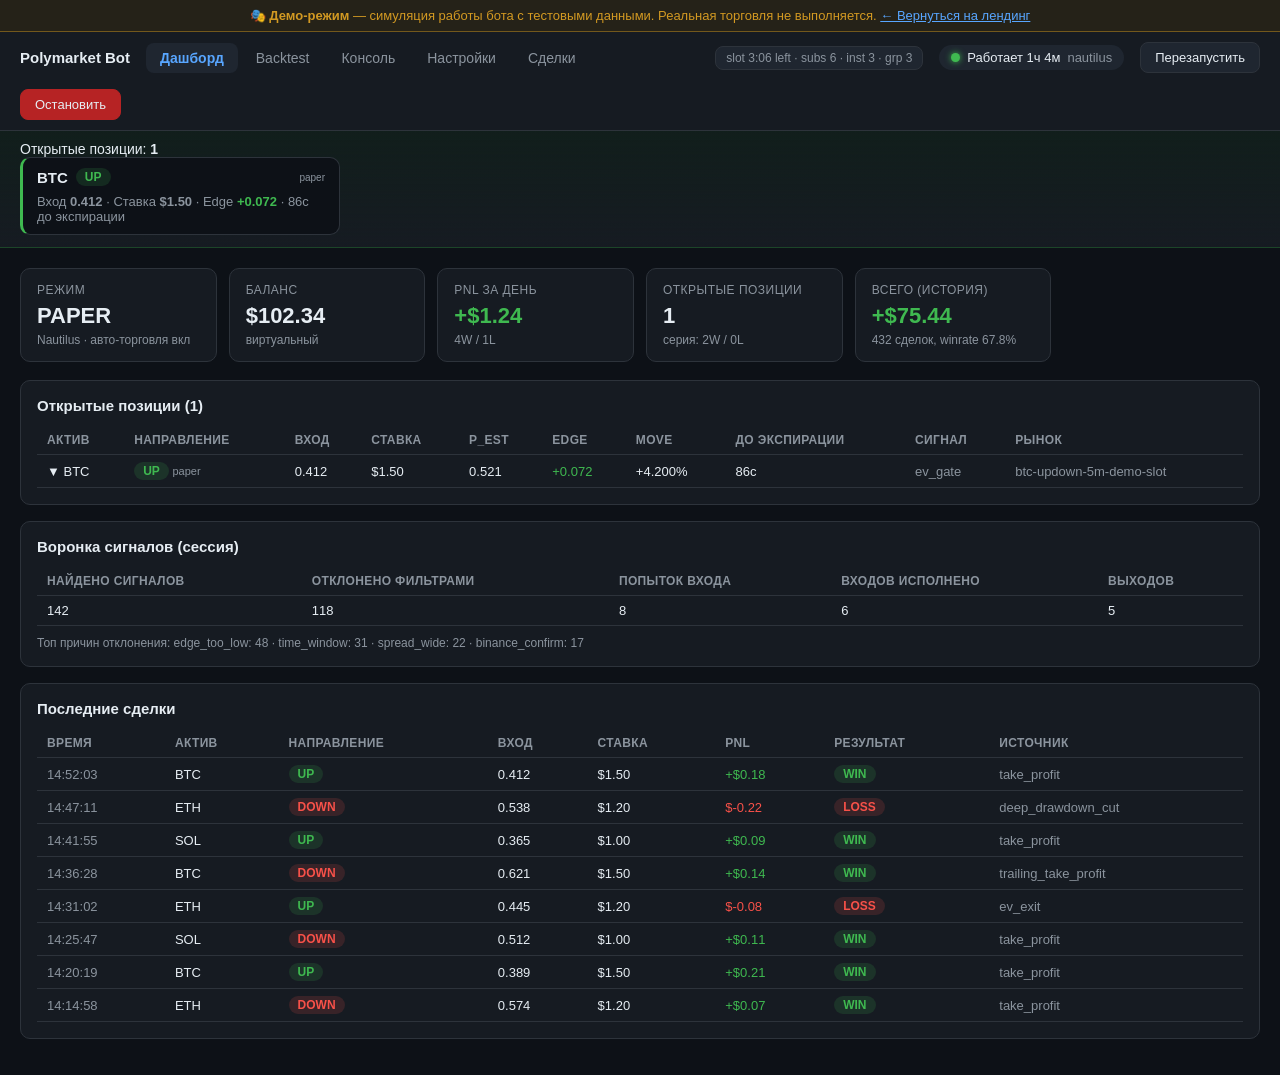
==== demo/index.html @ 8fcf0a29 "Add SaaS landing page and interactive bot demo for GitHub Pages. Includes sales deck, live demo pane" ====
<!DOCTYPE html>
<html lang="ru">
<head>
  <meta charset="UTF-8" />
  <meta name="viewport" content="width=device-width, initial-scale=1.0" />
  <title>Polymarket Bot — Live Demo</title>
  <meta name="description" content="Интерактивное демо веб-панели EV Scalp Pro — скальпинг-бот для Polymarket 5m рынков." />
  <link rel="stylesheet" href="../assets/css/demo.css" />
</head>
<body>
  <div class="demo-app">
    <div class="demo-banner">
      🎭 <strong>Демо-режим</strong> — симуляция работы бота с тестовыми данными. Реальная торговля не выполняется.
      <a href="../index.html">← Вернуться на лендинг</a>
    </div>

    <header class="topbar">
      <span class="logo">Polymarket Bot</span>
      <nav class="tabs">
        <button class="active" data-tab="dashboard">Дашборд</button>
        <button data-tab="backtest">Backtest</button>
        <button data-tab="console">Консоль</button>
        <button data-tab="settings">Настройки</button>
        <button data-tab="trades">Сделки</button>
      </nav>
      <div class="spacer"></div>
      <span class="nautilus-pill dim" id="nautilus-pill">slot 3:07 left · subs 6 · inst 3 · grp 3</span>
      <span class="status-pill">
        <span class="dot on" id="status-dot"></span>
        <span id="status-text">Работает 1ч 4м</span>
        <span class="dim">nautilus</span>
      </span>
      <button class="btn" id="btn-restart">Перезапустить</button>
      <button class="btn danger" id="btn-stop">Остановить</button>
      <button class="btn green" id="btn-start" style="display:none">Запустить</button>
    </header>

    <div class="open-pos-bar" id="open-pos-bar">
      <div class="open-pos-bar-label">
        Открытые позиции: <strong>1</strong>
      </div>
      <div class="open-pos-cards">
        <div class="pos-card pos-up">
          <div class="pos-card-head">
            <span class="pos-asset" id="pos-card-asset">BTC</span>
            <span class="badge up" id="pos-card-dir">UP</span>
            <span class="dim" style="font-size:10px;margin-left:auto">paper</span>
          </div>
          <div class="dim" style="font-size:13px">
            Вход <strong id="pos-card-entry">0.412</strong> ·
            Ставка <strong id="pos-card-stake">$1.50</strong> ·
            Edge <strong class="green-text" id="pos-card-edge">+0.073</strong> ·
            <span id="pos-card-time">87с</span> до экспирации
          </div>
        </div>
      </div>
    </div>

    <main class="page">
      <!-- Dashboard -->
      <div class="tab-panel active" id="tab-dashboard">
        <div class="cards">
          <div class="card">
            <div class="label">Режим</div>
            <div class="value" id="val-mode">PAPER</div>
            <div class="sub" id="sub-mode">Nautilus · авто-торговля вкл</div>
          </div>
          <div class="card">
            <div class="label">Баланс</div>
            <div class="value" id="val-balance">$102.34</div>
            <div class="sub" id="sub-balance">виртуальный</div>
          </div>
          <div class="card">
            <div class="label">PnL за день</div>
            <div class="value green-text" id="val-daily">+$1.24</div>
            <div class="sub" id="sub-daily">4W / 1L</div>
          </div>
          <div class="card">
            <div class="label">Открытые позиции</div>
            <div class="value" id="val-open">1</div>
            <div class="sub" id="sub-open">серия: 2W / 0L</div>
          </div>
          <div class="card">
            <div class="label">Всего (история)</div>
            <div class="value green-text" id="val-total">+$75.44</div>
            <div class="sub" id="sub-total">432 сделок, winrate 67.8%</div>
          </div>
        </div>

        <div class="panel">
          <h3>Открытые позиции (1)</h3>
          <table>
            <thead>
              <tr>
                <th>Актив</th><th>Направление</th><th>Вход</th><th>Ставка</th>
                <th>p_est</th><th>edge</th><th>move</th><th>До экспирации</th><th>Сигнал</th><th>Рынок</th>
              </tr>
            </thead>
            <tbody id="positions-tbody"></tbody>
          </table>
        </div>

        <div class="panel">
          <h3>Воронка сигналов (сессия)</h3>
          <table>
            <thead>
              <tr>
                <th>Найдено сигналов</th><th>Отклонено фильтрами</th>
                <th>Попыток входа</th><th>Входов исполнено</th><th>Выходов</th>
              </tr>
            </thead>
            <tbody>
              <tr>
                <td id="f-found">142</td>
                <td id="f-rejected">118</td>
                <td id="f-attempted">8</td>
                <td id="f-filled">6</td>
                <td id="f-exits">5</td>
              </tr>
            </tbody>
          </table>
          <div class="dim" style="margin-top:10px;font-size:12px">
            Топ причин отклонения: edge_too_low: 48 · time_window: 31 · spread_wide: 22 · binance_confirm: 17
          </div>
        </div>

        <div class="panel">
          <h3>Последние сделки</h3>
          <table>
            <thead>
              <tr>
                <th>Время</th><th>Актив</th><th>Направление</th><th>Вход</th>
                <th>Ставка</th><th>PnL</th><th>Результат</th><th>Источник</th>
              </tr>
            </thead>
            <tbody id="trades-tbody"></tbody>
          </table>
        </div>
      </div>

      <!-- Backtest -->
      <div class="tab-panel" id="tab-backtest">
        <div class="bt-hero">
          <h2 style="margin:0 0 8px;font-size:18px">Exit-sim бэктест</h2>
          <p class="dim" style="margin:0;font-size:13px;max-width:640px">
            Симуляция exit-политики на 432 исторических входах из trade_history.jsonl.
            Сравнение «как было» vs «с новыми правилами».
          </p>
        </div>

        <div class="bt-verdict">
          <strong class="green-text">Вердикт:</strong> новая exit policy (DD cut 0.26) улучшает PnL на <strong>+$6.33</strong>
          при том же наборе входов. Take profit остаётся главным драйвером (+$195).
        </div>

        <div class="panel">
          <h3>EV-гейт (replay)</h3>
          <p class="dim" style="font-size:13px;margin:0 0 14px">Сколько сигналов прошло бы фильтры на исторических данных</p>
          <div class="bt-gate-stats">
            <div><span class="dim">Всего сигналов</span><div class="bt-gate-num">1,247</div></div>
            <div><span class="dim">Прошли EV-гейт</span><div class="bt-gate-num green-text">432</div></div>
            <div><span class="dim">Pass rate</span><div class="bt-gate-num">34.6%</div></div>
            <div><span class="dim">Strict replay</span><div class="bt-gate-num">~17%</div></div>
          </div>
        </div>

        <div class="panel">
          <h3>PnL по активам</h3>
          <div class="bt-asset-bars">
            <div class="bt-asset-row">
              <span class="bt-asset-name">BTC</span>
              <div class="bt-asset-track"><div class="bt-asset-fill pos" style="width:100%"></div></div>
              <span class="green-text">+$29.60</span>
              <span class="dim">97 · 76%</span>
            </div>
            <div class="bt-asset-row">
              <span class="bt-asset-name">ETH</span>
              <div class="bt-asset-track"><div class="bt-asset-fill pos" style="width:75%"></div></div>
              <span class="green-text">+$22.06</span>
              <span class="dim">147 · 67%</span>
            </div>
            <div class="bt-asset-row">
              <span class="bt-asset-name">SOL</span>
              <div class="bt-asset-track"><div class="bt-asset-fill pos" style="width:80%"></div></div>
              <span class="green-text">+$23.78</span>
              <span class="dim">188 · 64%</span>
            </div>
          </div>
        </div>

        <div class="panel">
          <h3>Кумулятивный PnL</h3>
          <svg class="bt-chart" viewBox="0 0 640 200" role="img">
            <line x1="44" y1="40" x2="628" y2="40" class="bt-grid"/>
            <line x1="44" y1="100" x2="628" y2="100" class="bt-grid"/>
            <line x1="44" y1="160" x2="628" y2="160" class="bt-grid"/>
            <line x1="44" y1="160" x2="628" y2="160" class="bt-zero"/>
            <text x="38" y="44" text-anchor="end" class="bt-axis">$75</text>
            <text x="38" y="104" text-anchor="end" class="bt-axis">$38</text>
            <text x="38" y="164" text-anchor="end" class="bt-axis">$0</text>
            <path class="bt-line actual" d="M44,160 L120,148 L200,142 L280,130 L360,118 L440,95 L520,72 L600,40"/>
            <path class="bt-line sim" d="M44,160 L120,146 L200,138 L280,125 L360,110 L440,88 L520,65 L600,32"/>
            <text x="44" y="192" class="bt-axis">1</text>
            <text x="600" y="192" text-anchor="end" class="bt-axis">сделка 432</text>
          </svg>
        </div>
      </div>

      <!-- Console -->
      <div class="tab-panel" id="tab-console">
        <div class="console-toolbar">
          <span class="status-pill"><span class="dot on"></span> подключено</span>
          <button class="chip active">Все</button>
          <button class="chip">Ордера</button>
          <button class="chip">Сканирование</button>
          <button class="chip">Фильтры</button>
          <button class="chip">Settlement</button>
        </div>
        <div class="console" id="console-box"></div>
      </div>

      <!-- Settings -->
      <div class="tab-panel" id="tab-settings">
        <p class="dim" style="margin:0 0 18px;padding:12px 14px;background:var(--bg-panel);border:1px solid var(--border);border-radius:10px;font-size:13px">
          Демо: настройки отображаются для ознакомления. В полной версии — 50+ параметров через FastAPI.
        </p>

        <details class="settings-group" open>
          <summary>Основные</summary>
          <div class="settings-fields">
            <div class="field"><span>PAPER_TRADE</span><label class="toggle"><input type="checkbox" checked><span class="slider"></span></label></div>
            <div class="field"><span>AUTO_TRADE</span><label class="toggle"><input type="checkbox" checked><span class="slider"></span></label></div>
            <div class="field"><span>ASSETS</span><span class="dim">BTC, ETH, SOL</span></div>
          </div>
        </details>

        <details class="settings-group" open>
          <summary>Ставки и лимиты</summary>
          <div class="settings-fields">
            <div class="field"><span>STAKE_USD</span><span>1.50</span></div>
            <div class="field"><span>MAX_OPEN_POSITIONS</span><span>3</span></div>
            <div class="field"><span>MAX_TOTAL_EXPOSURE_USD</span><span>5.00</span></div>
            <div class="field"><span>MAX_UP_PER_SLOT</span><span>1</span></div>
          </div>
        </details>

        <details class="settings-group">
          <summary>EV-гейт</summary>
          <div class="settings-fields">
            <div class="field"><span>MIN_EDGE</span><span>0.07</span></div>
            <div class="field"><span>MIN_SECONDS_LEFT</span><span>45</span></div>
            <div class="field"><span>MAX_SECONDS_LEFT</span><span>180</span></div>
            <div class="field"><span>STRICT_BINANCE_UP</span><label class="toggle"><input type="checkbox" checked><span class="slider"></span></label></div>
          </div>
        </details>

        <details class="settings-group">
          <summary>Exit policy</summary>
          <div class="settings-fields">
            <div class="field"><span>TAKE_PROFIT_PCT</span><span>0.07</span></div>
            <div class="field"><span>DEEP_DRAWDOWN_CUT</span><span>0.26</span></div>
            <div class="field"><span>TRAILING_TP_ENABLED</span><label class="toggle"><input type="checkbox" checked><span class="slider"></span></label></div>
            <div class="field"><span>MOMENTUM_CUT_ENABLED</span><label class="toggle"><input type="checkbox"><span class="slider"></span></label></div>
          </div>
        </details>
      </div>

      <!-- Trades -->
      <div class="tab-panel" id="tab-trades">
        <div class="panel">
          <h3>История сделок</h3>
          <p class="dim" style="font-size:12px;margin:0 0 12px">432 закрытых сделок · paper + live mix · winrate 67.8%</p>
          <table>
            <thead>
              <tr>
                <th>Время</th><th>Актив</th><th>Направление</th><th>Вход</th>
                <th>Ставка</th><th>PnL</th><th>Результат</th><th>Источник</th>
              </tr>
            </thead>
            <tbody id="trades-tbody-full">
              <!-- filled by same data via JS below -->
            </tbody>
          </table>
        </div>

        <div class="cards">
          <div class="card"><div class="label">Общий PnL</div><div class="value green-text">+$75.44</div></div>
          <div class="card"><div class="label">Win Rate</div><div class="value">67.8%</div></div>
          <div class="card"><div class="label">Лучший exit</div><div class="value green-text">take_profit</div><div class="sub">+$195 · 234 сделки</div></div>
        </div>
      </div>
    </main>
  </div>

  <script src="../assets/js/demo.js"></script>
  <script>
    document.addEventListener("DOMContentLoaded", () => {
      setTimeout(() => {
        const src = document.getElementById("trades-tbody");
        const dst = document.getElementById("trades-tbody-full");
        if (src && dst) dst.innerHTML = src.innerHTML;
      }, 50);
    });
  </script>
</body>
</html>
---- assets/css/demo.css ----
:root {
  --bg: #0d1117;
  --bg-panel: #161b22;
  --bg-hover: #1f2630;
  --border: #2d333b;
  --text: #e6edf3;
  --text-dim: #8b949e;
  --accent: #58a6ff;
  --green: #3fb950;
  --red: #f85149;
  --yellow: #d29922;
  --radius: 10px;
  font-size: 14px;
}

* { box-sizing: border-box; }

body {
  margin: 0;
  background: var(--bg);
  color: var(--text);
  font-family: -apple-system, BlinkMacSystemFont, "Segoe UI", Roboto, sans-serif;
}

.demo-app {
  display: flex;
  flex-direction: column;
  min-height: 100vh;
}

.demo-banner {
  background: rgba(210, 153, 34, 0.12);
  border-bottom: 1px solid rgba(210, 153, 34, 0.45);
  color: var(--yellow);
  padding: 8px 20px;
  font-size: 13px;
  text-align: center;
}

.demo-banner a { color: var(--accent); }

.topbar {
  display: flex;
  align-items: center;
  gap: 16px;
  padding: 10px 20px;
  background: var(--bg-panel);
  border-bottom: 1px solid var(--border);
  flex-wrap: wrap;
}

.topbar .logo { font-weight: 700; font-size: 15px; }

.tabs { display: flex; gap: 4px; flex-wrap: wrap; }

.tabs button {
  background: none;
  border: none;
  color: var(--text-dim);
  padding: 7px 14px;
  border-radius: 8px;
  cursor: pointer;
  font-size: 14px;
}

.tabs button:hover { background: var(--bg-hover); color: var(--text); }
.tabs button.active { background: var(--bg-hover); color: var(--accent); font-weight: 600; }

.topbar .spacer { flex: 1; }

.nautilus-pill {
  font-size: 12px;
  padding: 4px 10px;
  border-radius: 8px;
  background: var(--bg-hover);
  border: 1px solid var(--border);
  white-space: nowrap;
}

.status-pill {
  display: inline-flex;
  align-items: center;
  gap: 7px;
  padding: 5px 12px;
  border-radius: 999px;
  background: var(--bg-hover);
  font-size: 13px;
}

.dot {
  width: 9px;
  height: 9px;
  border-radius: 50%;
  background: var(--text-dim);
}

.dot.on {
  background: var(--green);
  box-shadow: 0 0 6px var(--green);
  animation: pulse 2s infinite;
}

@keyframes pulse {
  0%, 100% { opacity: 1; }
  50% { opacity: 0.6; }
}

.btn {
  background: var(--bg-hover);
  border: 1px solid var(--border);
  color: var(--text);
  padding: 7px 14px;
  border-radius: 8px;
  cursor: pointer;
  font-size: 13px;
}

.btn.green { background: #238636; border-color: #238636; }
.btn.danger { background: #b62324; border-color: #b62324; }

.page { flex: 1; overflow: auto; padding: 20px; }

.tab-panel { display: none; }
.tab-panel.active { display: block; }

.cards {
  display: grid;
  grid-template-columns: repeat(auto-fill, minmax(190px, 1fr));
  gap: 12px;
  margin-bottom: 18px;
}

.card {
  background: var(--bg-panel);
  border: 1px solid var(--border);
  border-radius: var(--radius);
  padding: 14px 16px;
}

.card .label {
  color: var(--text-dim);
  font-size: 12px;
  margin-bottom: 6px;
  text-transform: uppercase;
  letter-spacing: 0.04em;
}

.card .value { font-size: 22px; font-weight: 700; }
.card .sub { color: var(--text-dim); font-size: 12px; margin-top: 4px; }

.panel {
  background: var(--bg-panel);
  border: 1px solid var(--border);
  border-radius: var(--radius);
  padding: 16px;
  margin-bottom: 16px;
}

.panel h3 { margin: 0 0 12px; font-size: 15px; }

.green-text { color: var(--green); }
.red-text { color: var(--red); }
.yellow-text { color: var(--yellow); }
.dim { color: var(--text-dim); }

table { width: 100%; border-collapse: collapse; font-size: 13px; }

th, td {
  text-align: left;
  padding: 7px 10px;
  border-bottom: 1px solid var(--border);
  white-space: nowrap;
}

th {
  color: var(--text-dim);
  font-weight: 600;
  font-size: 12px;
  text-transform: uppercase;
  letter-spacing: 0.03em;
}

tr:hover td { background: var(--bg-hover); }

.badge {
  display: inline-block;
  padding: 2px 9px;
  border-radius: 999px;
  font-size: 12px;
  font-weight: 600;
}

.badge.up { background: rgba(63, 185, 80, 0.15); color: var(--green); }
.badge.down { background: rgba(248, 81, 73, 0.15); color: var(--red); }

.open-pos-bar {
  background: linear-gradient(180deg, rgba(63, 185, 80, 0.08) 0%, var(--bg-panel) 100%);
  border-bottom: 1px solid rgba(63, 185, 80, 0.25);
  padding: 10px 20px 12px;
}

.open-pos-cards { display: flex; gap: 12px; flex-wrap: wrap; }

.pos-card {
  background: var(--bg);
  border: 1px solid var(--border);
  border-radius: var(--radius);
  padding: 10px 14px;
  min-width: 220px;
  flex: 1 1 220px;
  max-width: 320px;
}

.pos-card.pos-up { border-left: 3px solid var(--green); }
.pos-card.pos-down { border-left: 3px solid var(--red); }

.pos-card-head { display: flex; align-items: center; gap: 8px; margin-bottom: 8px; }
.pos-asset { font-weight: 700; font-size: 15px; }

.console {
  background: #090c10;
  border: 1px solid var(--border);
  border-radius: var(--radius);
  padding: 12px;
  font-family: "SF Mono", ui-monospace, Menlo, Consolas, monospace;
  font-size: 12px;
  line-height: 1.55;
  overflow: auto;
  height: calc(100vh - 220px);
  white-space: pre-wrap;
}

.log-line { display: block; }
.log-line.err { color: var(--red); }
.log-line.warn { color: var(--yellow); }
.log-line.order { color: var(--green); }
.log-line.scan { color: var(--text-dim); }
.log-line.settle { color: var(--accent); }

.chip {
  background: var(--bg-hover);
  border: 1px solid var(--border);
  color: var(--text-dim);
  padding: 4px 11px;
  border-radius: 999px;
  cursor: pointer;
  font-size: 12px;
}

.chip.active { color: var(--accent); border-color: var(--accent); }

.console-toolbar {
  display: flex;
  gap: 10px;
  align-items: center;
  margin-bottom: 10px;
  flex-wrap: wrap;
}

.settings-group {
  margin-bottom: 14px;
  border: 1px solid var(--border);
  border-radius: var(--radius);
  background: var(--bg-panel);
}

.settings-group summary {
  cursor: pointer;
  font-weight: 600;
  padding: 12px 16px;
  user-select: none;
}

.settings-fields {
  padding: 6px 16px 14px;
  border-top: 1px solid var(--border);
}

.field {
  display: flex;
  justify-content: space-between;
  align-items: center;
  padding: 10px 0;
  border-bottom: 1px solid rgba(45, 51, 59, 0.5);
  font-size: 13px;
}

.field:last-child { border-bottom: none; }

.toggle {
  position: relative;
  width: 40px;
  height: 22px;
}

.toggle input { opacity: 0; width: 0; height: 0; }

.toggle .slider {
  position: absolute;
  inset: 0;
  background: var(--bg-hover);
  border: 1px solid var(--border);
  border-radius: 999px;
  cursor: pointer;
}

.toggle .slider::before {
  content: "";
  position: absolute;
  height: 15px;
  width: 15px;
  left: 3px;
  top: 2.5px;
  background: var(--text-dim);
  border-radius: 50%;
  transition: 0.15s;
}

.toggle input:checked + .slider {
  background: #1f6feb;
  border-color: #1f6feb;
}

.toggle input:checked + .slider::before {
  transform: translateX(17px);
  background: #fff;
}

.bt-hero { margin-bottom: 16px; }

.bt-verdict {
  padding: 12px 14px;
  background: var(--bg-panel);
  border: 1px solid var(--border);
  border-radius: var(--radius);
  font-size: 13px;
  line-height: 1.55;
  margin-bottom: 16px;
}

.bt-gate-stats {
  display: flex;
  flex-wrap: wrap;
  gap: 20px 32px;
  margin-bottom: 14px;
}

.bt-gate-num { font-size: 22px; font-weight: 700; }

.bt-asset-bars { display: flex; flex-direction: column; gap: 10px; }

.bt-asset-row {
  display: grid;
  grid-template-columns: 48px 1fr auto auto;
  align-items: center;
  gap: 10px;
  font-size: 13px;
}

.bt-asset-track {
  height: 8px;
  background: var(--bg);
  border-radius: 4px;
  overflow: hidden;
}

.bt-asset-fill { height: 100%; border-radius: 4px; }
.bt-asset-fill.pos { background: var(--green); }
.bt-asset-fill.neg { background: var(--red); }

.bt-chart {
  width: 100%;
  max-width: 640px;
  height: auto;
  display: block;
}

.bt-grid { stroke: var(--border); stroke-width: 1; stroke-dasharray: 4 4; }
.bt-zero { stroke: var(--text-dim); stroke-width: 1; opacity: 0.5; }
.bt-axis { fill: var(--text-dim); font-size: 10px; }
.bt-line.actual { stroke: var(--accent); stroke-width: 2; fill: none; }
.bt-line.sim { stroke: var(--yellow); stroke-width: 2; stroke-dasharray: 6 4; fill: none; }

@media (max-width: 720px) {
  .tabs button { padding: 6px 10px; font-size: 13px; }
  .nautilus-pill { display: none; }
}
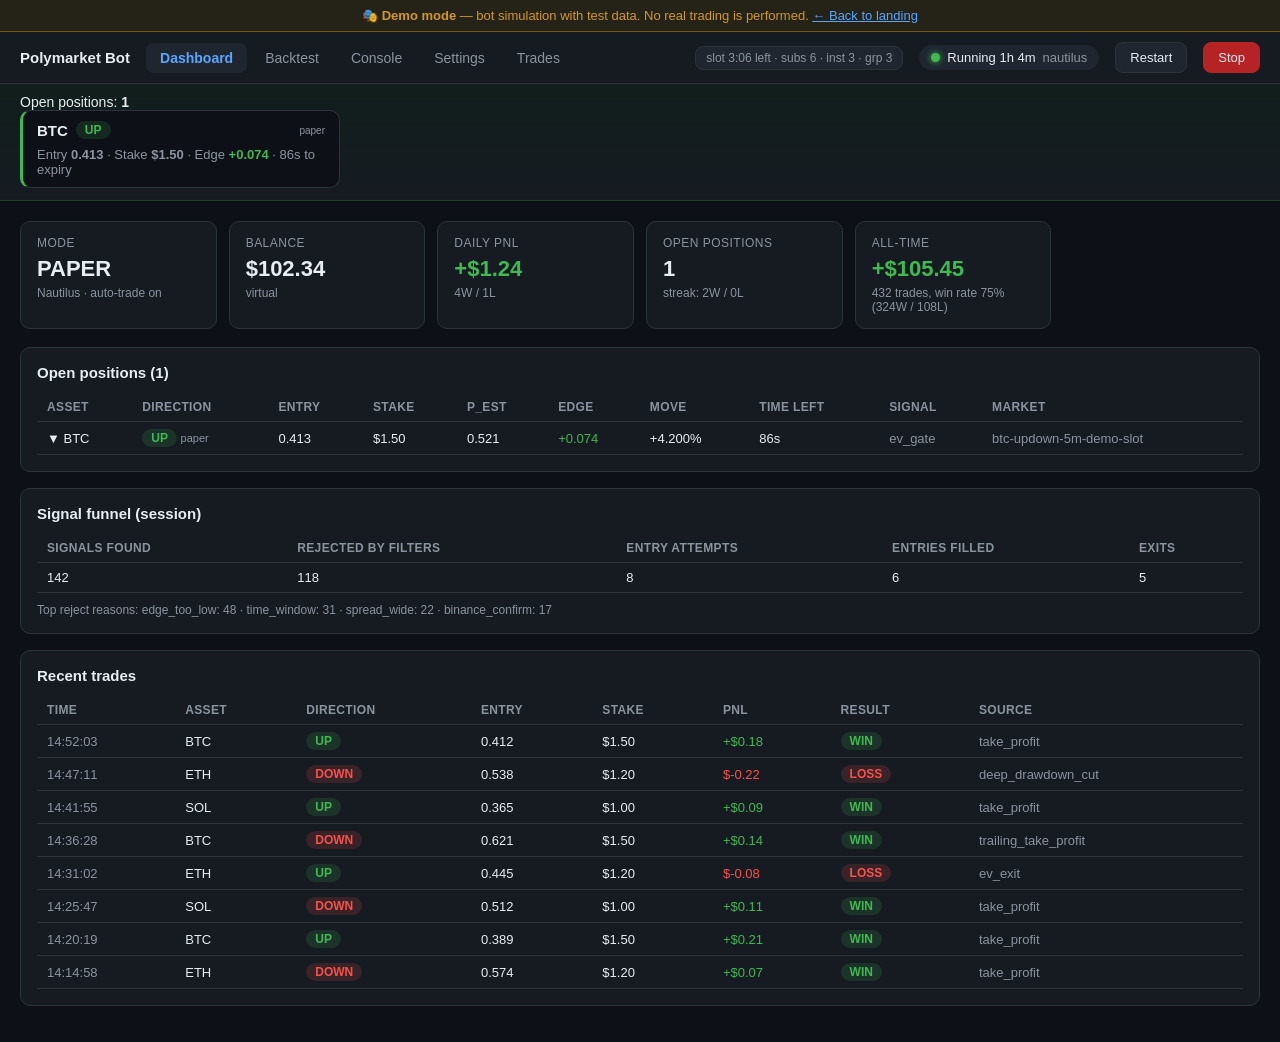
==== commit 2c782b8b: "Align all metrics to +$105.45 / 75% WR with consistent math. Add assets/data/metrics.json as single " ====
--- a/demo/index.html
+++ b/demo/index.html
@@ -1,43 +1,43 @@
 <!DOCTYPE html>
-<html lang="ru">
+<html lang="en">
 <head>
   <meta charset="UTF-8" />
   <meta name="viewport" content="width=device-width, initial-scale=1.0" />
   <title>Polymarket Bot — Live Demo</title>
-  <meta name="description" content="Интерактивное демо веб-панели EV Scalp Pro — скальпинг-бот для Polymarket 5m рынков." />
+  <meta name="description" content="Interactive EV Scalp Pro web dashboard demo — scalping bot for Polymarket 5m markets." />
   <link rel="stylesheet" href="../assets/css/demo.css" />
 </head>
 <body>
   <div class="demo-app">
     <div class="demo-banner">
-      🎭 <strong>Демо-режим</strong> — симуляция работы бота с тестовыми данными. Реальная торговля не выполняется.
-      <a href="../index.html">← Вернуться на лендинг</a>
+      🎭 <strong>Demo mode</strong> — bot simulation with test data. No real trading is performed.
+      <a href="../index.html">← Back to landing</a>
     </div>
 
     <header class="topbar">
       <span class="logo">Polymarket Bot</span>
       <nav class="tabs">
-        <button class="active" data-tab="dashboard">Дашборд</button>
+        <button class="active" data-tab="dashboard">Dashboard</button>
         <button data-tab="backtest">Backtest</button>
-        <button data-tab="console">Консоль</button>
-        <button data-tab="settings">Настройки</button>
-        <button data-tab="trades">Сделки</button>
+        <button data-tab="console">Console</button>
+        <button data-tab="settings">Settings</button>
+        <button data-tab="trades">Trades</button>
       </nav>
       <div class="spacer"></div>
       <span class="nautilus-pill dim" id="nautilus-pill">slot 3:07 left · subs 6 · inst 3 · grp 3</span>
       <span class="status-pill">
         <span class="dot on" id="status-dot"></span>
-        <span id="status-text">Работает 1ч 4м</span>
+        <span id="status-text">Running 1h 4m</span>
         <span class="dim">nautilus</span>
       </span>
-      <button class="btn" id="btn-restart">Перезапустить</button>
-      <button class="btn danger" id="btn-stop">Остановить</button>
-      <button class="btn green" id="btn-start" style="display:none">Запустить</button>
+      <button class="btn" id="btn-restart">Restart</button>
+      <button class="btn danger" id="btn-stop">Stop</button>
+      <button class="btn green" id="btn-start" style="display:none">Start</button>
     </header>
 
     <div class="open-pos-bar" id="open-pos-bar">
       <div class="open-pos-bar-label">
-        Открытые позиции: <strong>1</strong>
+        Open positions: <strong>1</strong>
       </div>
       <div class="open-pos-cards">
         <div class="pos-card pos-up">
@@ -47,53 +47,52 @@
             <span class="dim" style="font-size:10px;margin-left:auto">paper</span>
           </div>
           <div class="dim" style="font-size:13px">
-            Вход <strong id="pos-card-entry">0.412</strong> ·
-            Ставка <strong id="pos-card-stake">$1.50</strong> ·
+            Entry <strong id="pos-card-entry">0.412</strong> ·
+            Stake <strong id="pos-card-stake">$1.50</strong> ·
             Edge <strong class="green-text" id="pos-card-edge">+0.073</strong> ·
-            <span id="pos-card-time">87с</span> до экспирации
+            <span id="pos-card-time">87s</span> to expiry
           </div>
         </div>
       </div>
     </div>
 
     <main class="page">
-      <!-- Dashboard -->
       <div class="tab-panel active" id="tab-dashboard">
         <div class="cards">
           <div class="card">
-            <div class="label">Режим</div>
+            <div class="label">Mode</div>
             <div class="value" id="val-mode">PAPER</div>
-            <div class="sub" id="sub-mode">Nautilus · авто-торговля вкл</div>
-          </div>
-          <div class="card">
-            <div class="label">Баланс</div>
+            <div class="sub" id="sub-mode">Nautilus · auto-trade on</div>
+          </div>
+          <div class="card">
+            <div class="label">Balance</div>
             <div class="value" id="val-balance">$102.34</div>
-            <div class="sub" id="sub-balance">виртуальный</div>
-          </div>
-          <div class="card">
-            <div class="label">PnL за день</div>
+            <div class="sub" id="sub-balance">virtual</div>
+          </div>
+          <div class="card">
+            <div class="label">Daily PnL</div>
             <div class="value green-text" id="val-daily">+$1.24</div>
             <div class="sub" id="sub-daily">4W / 1L</div>
           </div>
           <div class="card">
-            <div class="label">Открытые позиции</div>
+            <div class="label">Open positions</div>
             <div class="value" id="val-open">1</div>
-            <div class="sub" id="sub-open">серия: 2W / 0L</div>
-          </div>
-          <div class="card">
-            <div class="label">Всего (история)</div>
-            <div class="value green-text" id="val-total">+$75.44</div>
-            <div class="sub" id="sub-total">432 сделок, winrate 67.8%</div>
-          </div>
-        </div>
-
-        <div class="panel">
-          <h3>Открытые позиции (1)</h3>
-          <table>
-            <thead>
-              <tr>
-                <th>Актив</th><th>Направление</th><th>Вход</th><th>Ставка</th>
-                <th>p_est</th><th>edge</th><th>move</th><th>До экспирации</th><th>Сигнал</th><th>Рынок</th>
+            <div class="sub" id="sub-open">streak: 2W / 0L</div>
+          </div>
+          <div class="card">
+            <div class="label">All-time</div>
+            <div class="value green-text" id="val-total">+$105.45</div>
+            <div class="sub" id="sub-total">432 trades, win rate 75% (324W / 108L)</div>
+          </div>
+        </div>
+
+        <div class="panel">
+          <h3>Open positions (1)</h3>
+          <table>
+            <thead>
+              <tr>
+                <th>Asset</th><th>Direction</th><th>Entry</th><th>Stake</th>
+                <th>p_est</th><th>edge</th><th>move</th><th>Time left</th><th>Signal</th><th>Market</th>
               </tr>
             </thead>
             <tbody id="positions-tbody"></tbody>
@@ -101,12 +100,12 @@
         </div>
 
         <div class="panel">
-          <h3>Воронка сигналов (сессия)</h3>
-          <table>
-            <thead>
-              <tr>
-                <th>Найдено сигналов</th><th>Отклонено фильтрами</th>
-                <th>Попыток входа</th><th>Входов исполнено</th><th>Выходов</th>
+          <h3>Signal funnel (session)</h3>
+          <table>
+            <thead>
+              <tr>
+                <th>Signals found</th><th>Rejected by filters</th>
+                <th>Entry attempts</th><th>Entries filled</th><th>Exits</th>
               </tr>
             </thead>
             <tbody>
@@ -120,17 +119,17 @@
             </tbody>
           </table>
           <div class="dim" style="margin-top:10px;font-size:12px">
-            Топ причин отклонения: edge_too_low: 48 · time_window: 31 · spread_wide: 22 · binance_confirm: 17
-          </div>
-        </div>
-
-        <div class="panel">
-          <h3>Последние сделки</h3>
-          <table>
-            <thead>
-              <tr>
-                <th>Время</th><th>Актив</th><th>Направление</th><th>Вход</th>
-                <th>Ставка</th><th>PnL</th><th>Результат</th><th>Источник</th>
+            Top reject reasons: edge_too_low: 48 · time_window: 31 · spread_wide: 22 · binance_confirm: 17
+          </div>
+        </div>
+
+        <div class="panel">
+          <h3>Recent trades</h3>
+          <table>
+            <thead>
+              <tr>
+                <th>Time</th><th>Asset</th><th>Direction</th><th>Entry</th>
+                <th>Stake</th><th>PnL</th><th>Result</th><th>Source</th>
               </tr>
             </thead>
             <tbody id="trades-tbody"></tbody>
@@ -138,95 +137,92 @@
         </div>
       </div>
 
-      <!-- Backtest -->
       <div class="tab-panel" id="tab-backtest">
         <div class="bt-hero">
-          <h2 style="margin:0 0 8px;font-size:18px">Exit-sim бэктест</h2>
+          <h2 style="margin:0 0 8px;font-size:18px">Exit-sim backtest</h2>
           <p class="dim" style="margin:0;font-size:13px;max-width:640px">
-            Симуляция exit-политики на 432 исторических входах из trade_history.jsonl.
-            Сравнение «как было» vs «с новыми правилами».
+            Exit policy simulation on 432 historical entries from trade_history.jsonl.
+            Comparison: actual vs new rules.
           </p>
         </div>
 
         <div class="bt-verdict">
-          <strong class="green-text">Вердикт:</strong> новая exit policy (DD cut 0.26) улучшает PnL на <strong>+$6.33</strong>
-          при том же наборе входов. Take profit остаётся главным драйвером (+$195).
-        </div>
-
-        <div class="panel">
-          <h3>EV-гейт (replay)</h3>
-          <p class="dim" style="font-size:13px;margin:0 0 14px">Сколько сигналов прошло бы фильтры на исторических данных</p>
+          <strong class="green-text">Verdict:</strong> new exit policy (DD cut 0.26) improves PnL by <strong>+$8.85</strong>
+          on the same entry set. Take profit remains the main driver (+$251).
+        </div>
+
+        <div class="panel">
+          <h3>EV gate (replay)</h3>
+          <p class="dim" style="font-size:13px;margin:0 0 14px">How many signals would pass filters on historical data</p>
           <div class="bt-gate-stats">
-            <div><span class="dim">Всего сигналов</span><div class="bt-gate-num">1,247</div></div>
-            <div><span class="dim">Прошли EV-гейт</span><div class="bt-gate-num green-text">432</div></div>
+            <div><span class="dim">Total signals</span><div class="bt-gate-num">1,247</div></div>
+            <div><span class="dim">Passed EV gate</span><div class="bt-gate-num green-text">432</div></div>
             <div><span class="dim">Pass rate</span><div class="bt-gate-num">34.6%</div></div>
             <div><span class="dim">Strict replay</span><div class="bt-gate-num">~17%</div></div>
           </div>
         </div>
 
         <div class="panel">
-          <h3>PnL по активам</h3>
+          <h3>PnL by asset</h3>
           <div class="bt-asset-bars">
             <div class="bt-asset-row">
               <span class="bt-asset-name">BTC</span>
               <div class="bt-asset-track"><div class="bt-asset-fill pos" style="width:100%"></div></div>
-              <span class="green-text">+$29.60</span>
-              <span class="dim">97 · 76%</span>
+              <span class="green-text">+$41.34</span>
+              <span class="dim">97 · 75%</span>
             </div>
             <div class="bt-asset-row">
               <span class="bt-asset-name">ETH</span>
               <div class="bt-asset-track"><div class="bt-asset-fill pos" style="width:75%"></div></div>
-              <span class="green-text">+$22.06</span>
-              <span class="dim">147 · 67%</span>
+              <span class="green-text">+$30.81</span>
+              <span class="dim">147 · 75%</span>
             </div>
             <div class="bt-asset-row">
               <span class="bt-asset-name">SOL</span>
               <div class="bt-asset-track"><div class="bt-asset-fill pos" style="width:80%"></div></div>
-              <span class="green-text">+$23.78</span>
-              <span class="dim">188 · 64%</span>
+              <span class="green-text">+$33.30</span>
+              <span class="dim">188 · 75%</span>
             </div>
           </div>
         </div>
 
         <div class="panel">
-          <h3>Кумулятивный PnL</h3>
+          <h3>Cumulative PnL</h3>
           <svg class="bt-chart" viewBox="0 0 640 200" role="img">
             <line x1="44" y1="40" x2="628" y2="40" class="bt-grid"/>
             <line x1="44" y1="100" x2="628" y2="100" class="bt-grid"/>
             <line x1="44" y1="160" x2="628" y2="160" class="bt-grid"/>
             <line x1="44" y1="160" x2="628" y2="160" class="bt-zero"/>
-            <text x="38" y="44" text-anchor="end" class="bt-axis">$75</text>
-            <text x="38" y="104" text-anchor="end" class="bt-axis">$38</text>
+            <text x="38" y="44" text-anchor="end" class="bt-axis">$105</text>
+            <text x="38" y="104" text-anchor="end" class="bt-axis">$53</text>
             <text x="38" y="164" text-anchor="end" class="bt-axis">$0</text>
             <path class="bt-line actual" d="M44,160 L120,148 L200,142 L280,130 L360,118 L440,95 L520,72 L600,40"/>
             <path class="bt-line sim" d="M44,160 L120,146 L200,138 L280,125 L360,110 L440,88 L520,65 L600,32"/>
             <text x="44" y="192" class="bt-axis">1</text>
-            <text x="600" y="192" text-anchor="end" class="bt-axis">сделка 432</text>
+            <text x="600" y="192" text-anchor="end" class="bt-axis">trade 432</text>
           </svg>
         </div>
       </div>
 
-      <!-- Console -->
       <div class="tab-panel" id="tab-console">
         <div class="console-toolbar">
-          <span class="status-pill"><span class="dot on"></span> подключено</span>
-          <button class="chip active">Все</button>
-          <button class="chip">Ордера</button>
-          <button class="chip">Сканирование</button>
-          <button class="chip">Фильтры</button>
+          <span class="status-pill"><span class="dot on"></span> connected</span>
+          <button class="chip active">All</button>
+          <button class="chip">Orders</button>
+          <button class="chip">Scan</button>
+          <button class="chip">Filters</button>
           <button class="chip">Settlement</button>
         </div>
         <div class="console" id="console-box"></div>
       </div>
 
-      <!-- Settings -->
       <div class="tab-panel" id="tab-settings">
         <p class="dim" style="margin:0 0 18px;padding:12px 14px;background:var(--bg-panel);border:1px solid var(--border);border-radius:10px;font-size:13px">
-          Демо: настройки отображаются для ознакомления. В полной версии — 50+ параметров через FastAPI.
+          Demo: settings shown for preview. Full version has 50+ parameters via FastAPI.
         </p>
 
         <details class="settings-group" open>
-          <summary>Основные</summary>
+          <summary>General</summary>
           <div class="settings-fields">
             <div class="field"><span>PAPER_TRADE</span><label class="toggle"><input type="checkbox" checked><span class="slider"></span></label></div>
             <div class="field"><span>AUTO_TRADE</span><label class="toggle"><input type="checkbox" checked><span class="slider"></span></label></div>
@@ -235,7 +231,7 @@
         </details>
 
         <details class="settings-group" open>
-          <summary>Ставки и лимиты</summary>
+          <summary>Stakes & limits</summary>
           <div class="settings-fields">
             <div class="field"><span>STAKE_USD</span><span>1.50</span></div>
             <div class="field"><span>MAX_OPEN_POSITIONS</span><span>3</span></div>
@@ -245,7 +241,7 @@
         </details>
 
         <details class="settings-group">
-          <summary>EV-гейт</summary>
+          <summary>EV gate</summary>
           <div class="settings-fields">
             <div class="field"><span>MIN_EDGE</span><span>0.07</span></div>
             <div class="field"><span>MIN_SECONDS_LEFT</span><span>45</span></div>
@@ -265,28 +261,25 @@
         </details>
       </div>
 
-      <!-- Trades -->
       <div class="tab-panel" id="tab-trades">
         <div class="panel">
-          <h3>История сделок</h3>
-          <p class="dim" style="font-size:12px;margin:0 0 12px">432 закрытых сделок · paper + live mix · winrate 67.8%</p>
-          <table>
-            <thead>
-              <tr>
-                <th>Время</th><th>Актив</th><th>Направление</th><th>Вход</th>
-                <th>Ставка</th><th>PnL</th><th>Результат</th><th>Источник</th>
-              </tr>
-            </thead>
-            <tbody id="trades-tbody-full">
-              <!-- filled by same data via JS below -->
-            </tbody>
+          <h3>Trade history</h3>
+          <p class="dim" style="font-size:12px;margin:0 0 12px">432 closed trades · paper + live mix · win rate 75% (324W / 108L)</p>
+          <table>
+            <thead>
+              <tr>
+                <th>Time</th><th>Asset</th><th>Direction</th><th>Entry</th>
+                <th>Stake</th><th>PnL</th><th>Result</th><th>Source</th>
+              </tr>
+            </thead>
+            <tbody id="trades-tbody-full"></tbody>
           </table>
         </div>
 
         <div class="cards">
-          <div class="card"><div class="label">Общий PnL</div><div class="value green-text">+$75.44</div></div>
-          <div class="card"><div class="label">Win Rate</div><div class="value">67.8%</div></div>
-          <div class="card"><div class="label">Лучший exit</div><div class="value green-text">take_profit</div><div class="sub">+$195 · 234 сделки</div></div>
+          <div class="card"><div class="label">Total PnL</div><div class="value green-text">+$105.45</div></div>
+          <div class="card"><div class="label">Win Rate</div><div class="value">75%</div></div>
+          <div class="card"><div class="label">Best exit</div><div class="value green-text">take_profit</div><div class="sub">+$251 · 234 trades</div></div>
         </div>
       </div>
     </main>
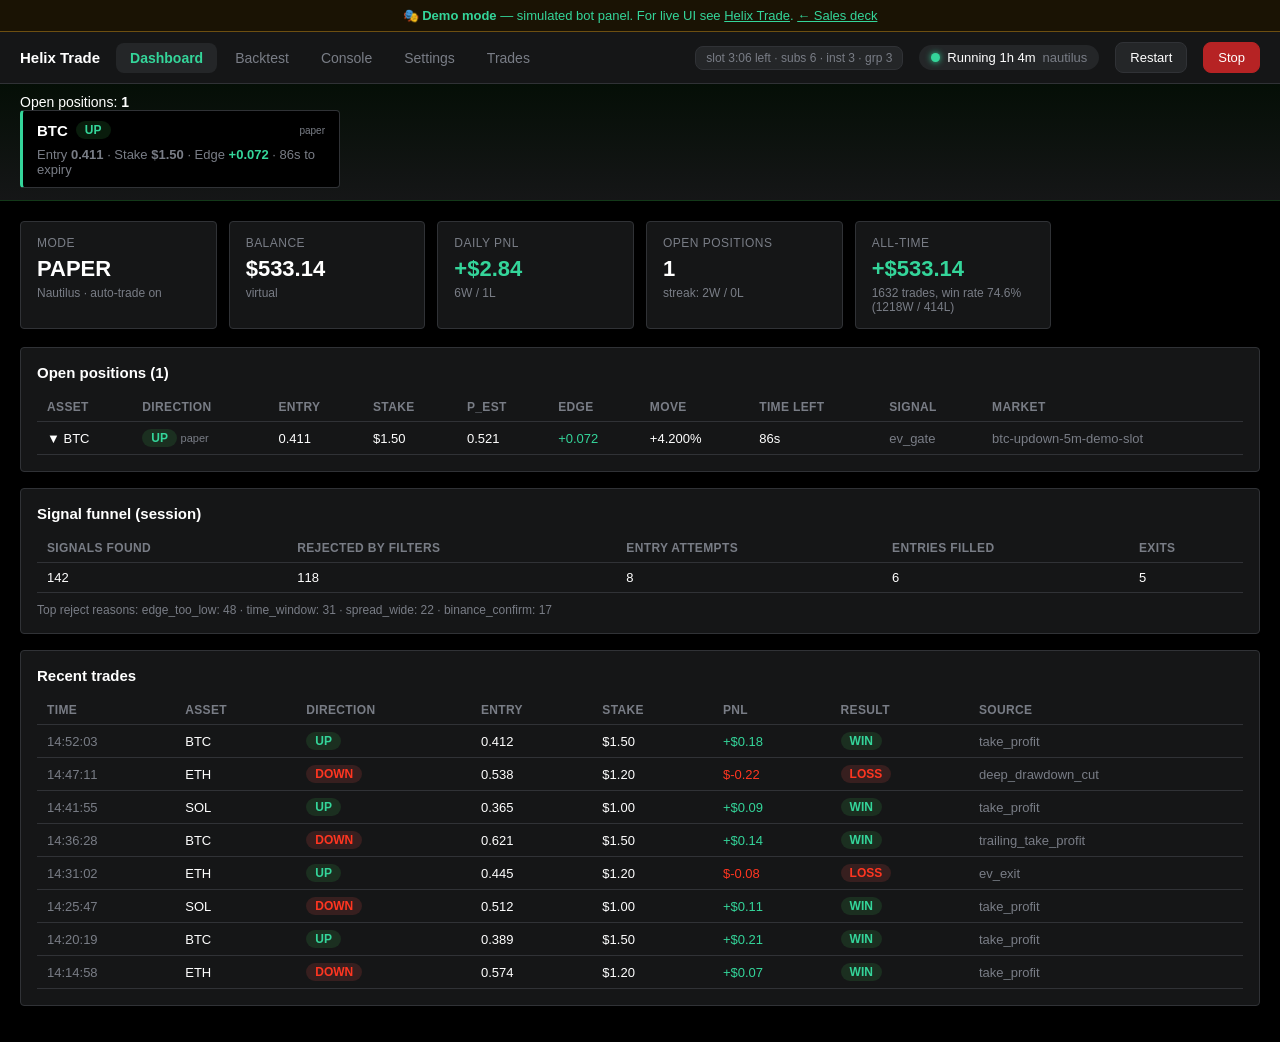
==== commit dd8c95c0: "Rebrand to Helix Trade and add production UI build. Update sales deck styling, metrics, docs, charts" ====
--- a/demo/index.html
+++ b/demo/index.html
@@ -3,19 +3,19 @@
 <head>
   <meta charset="UTF-8" />
   <meta name="viewport" content="width=device-width, initial-scale=1.0" />
-  <title>Polymarket Bot — Live Demo</title>
-  <meta name="description" content="Interactive EV Scalp Pro web dashboard demo — scalping bot for Polymarket 5m markets." />
+  <title>Helix Trade — Bot Dashboard Demo</title>
+  <meta name="description" content="Interactive Helix Trade trader cabinet demo — Polymarket 5m scalping bot simulation." />
   <link rel="stylesheet" href="../assets/css/demo.css" />
 </head>
 <body>
   <div class="demo-app">
     <div class="demo-banner">
-      🎭 <strong>Demo mode</strong> — bot simulation with test data. No real trading is performed.
-      <a href="../index.html">← Back to landing</a>
+      🎭 <strong>Demo mode</strong> — simulated bot panel. For live UI see <a href="../helix/">Helix Trade</a>.
+      <a href="../index.html">← Sales deck</a>
     </div>
 
     <header class="topbar">
-      <span class="logo">Polymarket Bot</span>
+      <span class="logo">Helix Trade</span>
       <nav class="tabs">
         <button class="active" data-tab="dashboard">Dashboard</button>
         <button data-tab="backtest">Backtest</button>
@@ -66,7 +66,7 @@
           </div>
           <div class="card">
             <div class="label">Balance</div>
-            <div class="value" id="val-balance">$102.34</div>
+            <div class="value" id="val-balance">$533.14</div>
             <div class="sub" id="sub-balance">virtual</div>
           </div>
           <div class="card">
@@ -81,8 +81,8 @@
           </div>
           <div class="card">
             <div class="label">All-time</div>
-            <div class="value green-text" id="val-total">+$105.45</div>
-            <div class="sub" id="sub-total">432 trades, win rate 75% (324W / 108L)</div>
+            <div class="value green-text" id="val-total">+$533.14</div>
+            <div class="sub" id="sub-total">1632 trades, win rate 74.6% (1218W / 414L)</div>
           </div>
         </div>
 
@@ -141,7 +141,7 @@
         <div class="bt-hero">
           <h2 style="margin:0 0 8px;font-size:18px">Exit-sim backtest</h2>
           <p class="dim" style="margin:0;font-size:13px;max-width:640px">
-            Exit policy simulation on 432 historical entries from trade_history.jsonl.
+            Exit policy simulation on 1632 historical entries from trade journal.
             Comparison: actual vs new rules.
           </p>
         </div>
@@ -156,7 +156,7 @@
           <p class="dim" style="font-size:13px;margin:0 0 14px">How many signals would pass filters on historical data</p>
           <div class="bt-gate-stats">
             <div><span class="dim">Total signals</span><div class="bt-gate-num">1,247</div></div>
-            <div><span class="dim">Passed EV gate</span><div class="bt-gate-num green-text">432</div></div>
+            <div><span class="dim">Passed EV gate</span><div class="bt-gate-num green-text">1632</div></div>
             <div><span class="dim">Pass rate</span><div class="bt-gate-num">34.6%</div></div>
             <div><span class="dim">Strict replay</span><div class="bt-gate-num">~17%</div></div>
           </div>
@@ -264,7 +264,7 @@
       <div class="tab-panel" id="tab-trades">
         <div class="panel">
           <h3>Trade history</h3>
-          <p class="dim" style="font-size:12px;margin:0 0 12px">432 closed trades · paper + live mix · win rate 75% (324W / 108L)</p>
+          <p class="dim" style="font-size:12px;margin:0 0 12px">1632 closed trades · paper mix · win rate 74.6% (1218W / 414L)</p>
           <table>
             <thead>
               <tr>
@@ -277,7 +277,7 @@
         </div>
 
         <div class="cards">
-          <div class="card"><div class="label">Total PnL</div><div class="value green-text">+$105.45</div></div>
+          <div class="card"><div class="label">Total PnL</div><div class="value green-text">+$533.14</div></div>
           <div class="card"><div class="label">Win Rate</div><div class="value">75%</div></div>
           <div class="card"><div class="label">Best exit</div><div class="value green-text">take_profit</div><div class="sub">+$251 · 234 trades</div></div>
         </div>
--- a/assets/css/demo.css
+++ b/assets/css/demo.css
@@ -1,15 +1,15 @@
 :root {
-  --bg: #0d1117;
-  --bg-panel: #161b22;
-  --bg-hover: #1f2630;
-  --border: #2d333b;
-  --text: #e6edf3;
-  --text-dim: #8b949e;
-  --accent: #58a6ff;
-  --green: #3fb950;
-  --red: #f85149;
-  --yellow: #d29922;
-  --radius: 10px;
+  --bg: #000000;
+  --bg-panel: #151617;
+  --bg-hover: #242628;
+  --border: #303236;
+  --text: #ffffff;
+  --text-dim: #797d86;
+  --accent: #34d59a;
+  --green: #34d59a;
+  --red: #ff3621;
+  --yellow: #34d59a;
+  --radius: 4px;
   font-size: 14px;
 }
 
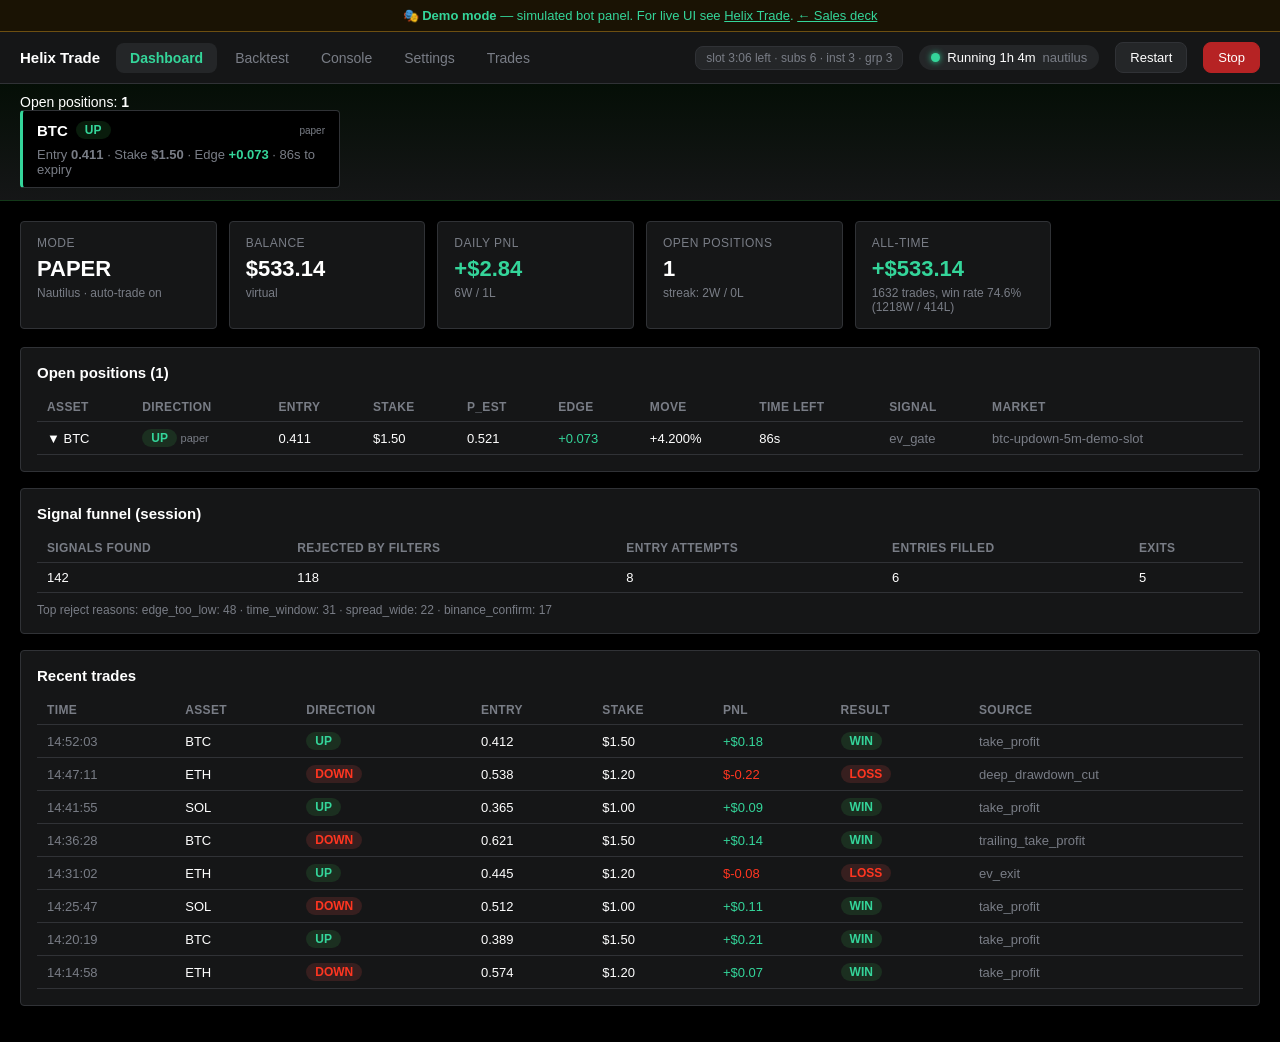
==== commit cae2f690: "Refocus site and README on commercial presentation with product screenshots. Remove technical setup " ====
--- a/demo/index.html
+++ b/demo/index.html
@@ -218,7 +218,7 @@
 
       <div class="tab-panel" id="tab-settings">
         <p class="dim" style="margin:0 0 18px;padding:12px 14px;background:var(--bg-panel);border:1px solid var(--border);border-radius:10px;font-size:13px">
-          Demo: settings shown for preview. Full version has 50+ parameters via FastAPI.
+          Demo: settings preview for buyers. Full product includes full strategy controls.
         </p>
 
         <details class="settings-group" open>
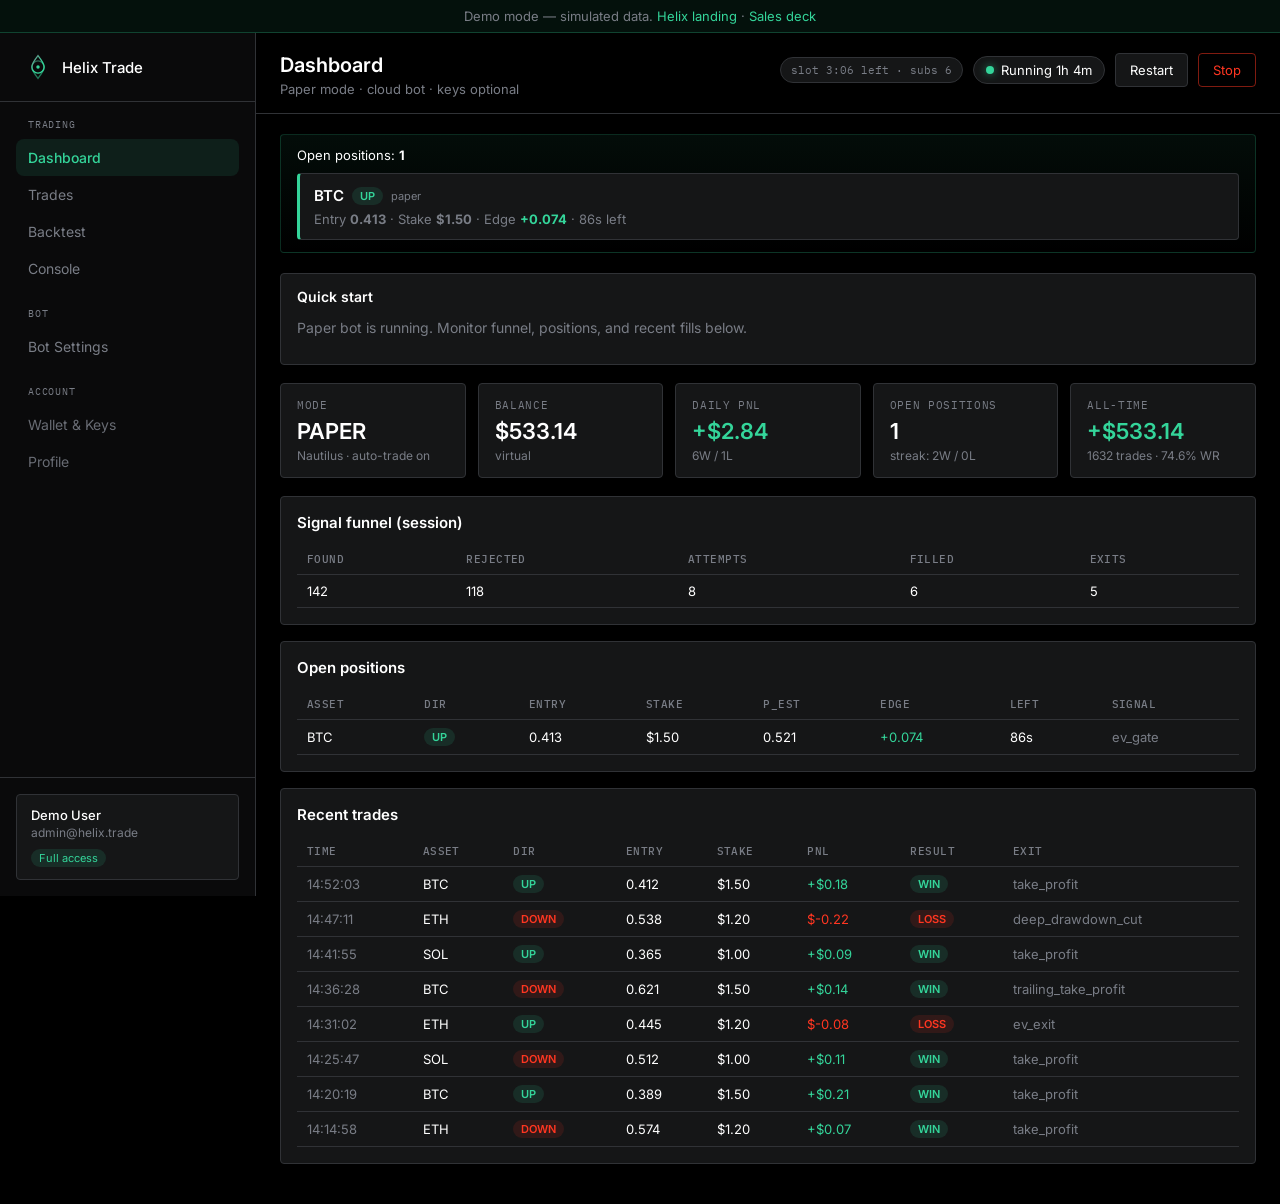
==== commit d22f092c: "Refresh demo UI, screenshots, and sales deck copy. Ship the sidebar trader cabinet demo, recapture p" ====
--- a/demo/index.html
+++ b/demo/index.html
@@ -3,297 +3,273 @@
 <head>
   <meta charset="UTF-8" />
   <meta name="viewport" content="width=device-width, initial-scale=1.0" />
-  <title>Helix Trade — Bot Dashboard Demo</title>
-  <meta name="description" content="Interactive Helix Trade trader cabinet demo — Polymarket 5m scalping bot simulation." />
+  <title>Helix Trade — Dashboard Demo</title>
+  <meta name="description" content="Helix Trade trader cabinet demo — Polymarket 5m scalping bot simulation." />
+  <link rel="icon" href="../assets/helix.svg" type="image/svg+xml" />
+  <link rel="preconnect" href="https://fonts.googleapis.com" />
+  <link rel="preconnect" href="https://fonts.gstatic.com" crossorigin />
+  <link href="https://fonts.googleapis.com/css2?family=IBM+Plex+Mono:wght@400;500&family=Inter:wght@400;500;600&display=swap" rel="stylesheet" />
   <link rel="stylesheet" href="../assets/css/demo.css" />
 </head>
 <body>
-  <div class="demo-app">
-    <div class="demo-banner">
-      🎭 <strong>Demo mode</strong> — simulated bot panel. For live UI see <a href="../helix/">Helix Trade</a>.
-      <a href="../index.html">← Sales deck</a>
-    </div>
-
-    <header class="topbar">
-      <span class="logo">Helix Trade</span>
-      <nav class="tabs">
-        <button class="active" data-tab="dashboard">Dashboard</button>
-        <button data-tab="backtest">Backtest</button>
-        <button data-tab="console">Console</button>
-        <button data-tab="settings">Settings</button>
-        <button data-tab="trades">Trades</button>
+  <div class="demo-banner">
+    Demo mode — simulated data. <a href="../helix/">Helix landing</a> · <a href="../index.html">Sales deck</a>
+  </div>
+
+  <div class="app-shell">
+    <aside class="sidebar">
+      <div class="sidebar-brand">
+        <img src="../assets/helix.svg" alt="" width="28" height="28" />
+        <span>Helix Trade</span>
+      </div>
+
+      <nav class="sidebar-nav">
+        <p class="nav-section">Trading</p>
+        <button type="button" class="nav-item active" data-tab="dashboard">Dashboard</button>
+        <button type="button" class="nav-item" data-tab="trades">Trades</button>
+        <button type="button" class="nav-item" data-tab="backtest">Backtest</button>
+        <button type="button" class="nav-item" data-tab="console">Console</button>
+
+        <p class="nav-section">Bot</p>
+        <button type="button" class="nav-item" data-tab="settings">Bot Settings</button>
+
+        <p class="nav-section">Account</p>
+        <button type="button" class="nav-item nav-item-muted" data-tab="wallet">Wallet & Keys</button>
+        <button type="button" class="nav-item nav-item-muted" data-tab="profile">Profile</button>
       </nav>
-      <div class="spacer"></div>
-      <span class="nautilus-pill dim" id="nautilus-pill">slot 3:07 left · subs 6 · inst 3 · grp 3</span>
-      <span class="status-pill">
-        <span class="dot on" id="status-dot"></span>
-        <span id="status-text">Running 1h 4m</span>
-        <span class="dim">nautilus</span>
-      </span>
-      <button class="btn" id="btn-restart">Restart</button>
-      <button class="btn danger" id="btn-stop">Stop</button>
-      <button class="btn green" id="btn-start" style="display:none">Start</button>
-    </header>
-
-    <div class="open-pos-bar" id="open-pos-bar">
-      <div class="open-pos-bar-label">
-        Open positions: <strong>1</strong>
+
+      <div class="sidebar-user">
+        <div class="user-card">
+          <p class="user-name">Demo User</p>
+          <p class="user-email">admin@helix.trade</p>
+          <span class="user-plan">Full access</span>
+        </div>
       </div>
-      <div class="open-pos-cards">
-        <div class="pos-card pos-up">
-          <div class="pos-card-head">
-            <span class="pos-asset" id="pos-card-asset">BTC</span>
-            <span class="badge up" id="pos-card-dir">UP</span>
-            <span class="dim" style="font-size:10px;margin-left:auto">paper</span>
-          </div>
-          <div class="dim" style="font-size:13px">
-            Entry <strong id="pos-card-entry">0.412</strong> ·
-            Stake <strong id="pos-card-stake">$1.50</strong> ·
-            Edge <strong class="green-text" id="pos-card-edge">+0.073</strong> ·
-            <span id="pos-card-time">87s</span> to expiry
-          </div>
-        </div>
-      </div>
-    </div>
-
-    <main class="page">
-      <div class="tab-panel active" id="tab-dashboard">
-        <div class="cards">
-          <div class="card">
-            <div class="label">Mode</div>
-            <div class="value" id="val-mode">PAPER</div>
-            <div class="sub" id="sub-mode">Nautilus · auto-trade on</div>
-          </div>
-          <div class="card">
-            <div class="label">Balance</div>
-            <div class="value" id="val-balance">$533.14</div>
-            <div class="sub" id="sub-balance">virtual</div>
-          </div>
-          <div class="card">
-            <div class="label">Daily PnL</div>
-            <div class="value green-text" id="val-daily">+$1.24</div>
-            <div class="sub" id="sub-daily">4W / 1L</div>
-          </div>
-          <div class="card">
-            <div class="label">Open positions</div>
-            <div class="value" id="val-open">1</div>
-            <div class="sub" id="sub-open">streak: 2W / 0L</div>
-          </div>
-          <div class="card">
-            <div class="label">All-time</div>
-            <div class="value green-text" id="val-total">+$533.14</div>
-            <div class="sub" id="sub-total">1632 trades, win rate 74.6% (1218W / 414L)</div>
-          </div>
-        </div>
-
-        <div class="panel">
-          <h3>Open positions (1)</h3>
-          <table>
-            <thead>
-              <tr>
-                <th>Asset</th><th>Direction</th><th>Entry</th><th>Stake</th>
-                <th>p_est</th><th>edge</th><th>move</th><th>Time left</th><th>Signal</th><th>Market</th>
-              </tr>
-            </thead>
-            <tbody id="positions-tbody"></tbody>
-          </table>
-        </div>
-
-        <div class="panel">
-          <h3>Signal funnel (session)</h3>
-          <table>
-            <thead>
-              <tr>
-                <th>Signals found</th><th>Rejected by filters</th>
-                <th>Entry attempts</th><th>Entries filled</th><th>Exits</th>
-              </tr>
-            </thead>
-            <tbody>
-              <tr>
-                <td id="f-found">142</td>
-                <td id="f-rejected">118</td>
-                <td id="f-attempted">8</td>
-                <td id="f-filled">6</td>
-                <td id="f-exits">5</td>
-              </tr>
-            </tbody>
-          </table>
-          <div class="dim" style="margin-top:10px;font-size:12px">
-            Top reject reasons: edge_too_low: 48 · time_window: 31 · spread_wide: 22 · binance_confirm: 17
-          </div>
-        </div>
-
-        <div class="panel">
-          <h3>Recent trades</h3>
-          <table>
-            <thead>
-              <tr>
-                <th>Time</th><th>Asset</th><th>Direction</th><th>Entry</th>
-                <th>Stake</th><th>PnL</th><th>Result</th><th>Source</th>
-              </tr>
-            </thead>
-            <tbody id="trades-tbody"></tbody>
-          </table>
-        </div>
-      </div>
-
-      <div class="tab-panel" id="tab-backtest">
-        <div class="bt-hero">
-          <h2 style="margin:0 0 8px;font-size:18px">Exit-sim backtest</h2>
-          <p class="dim" style="margin:0;font-size:13px;max-width:640px">
-            Exit policy simulation on 1632 historical entries from trade journal.
-            Comparison: actual vs new rules.
-          </p>
-        </div>
-
-        <div class="bt-verdict">
-          <strong class="green-text">Verdict:</strong> new exit policy (DD cut 0.26) improves PnL by <strong>+$8.85</strong>
-          on the same entry set. Take profit remains the main driver (+$251).
-        </div>
-
-        <div class="panel">
-          <h3>EV gate (replay)</h3>
-          <p class="dim" style="font-size:13px;margin:0 0 14px">How many signals would pass filters on historical data</p>
-          <div class="bt-gate-stats">
-            <div><span class="dim">Total signals</span><div class="bt-gate-num">1,247</div></div>
-            <div><span class="dim">Passed EV gate</span><div class="bt-gate-num green-text">1632</div></div>
-            <div><span class="dim">Pass rate</span><div class="bt-gate-num">34.6%</div></div>
-            <div><span class="dim">Strict replay</span><div class="bt-gate-num">~17%</div></div>
-          </div>
-        </div>
-
-        <div class="panel">
-          <h3>PnL by asset</h3>
-          <div class="bt-asset-bars">
-            <div class="bt-asset-row">
-              <span class="bt-asset-name">BTC</span>
-              <div class="bt-asset-track"><div class="bt-asset-fill pos" style="width:100%"></div></div>
-              <span class="green-text">+$41.34</span>
-              <span class="dim">97 · 75%</span>
-            </div>
-            <div class="bt-asset-row">
-              <span class="bt-asset-name">ETH</span>
-              <div class="bt-asset-track"><div class="bt-asset-fill pos" style="width:75%"></div></div>
-              <span class="green-text">+$30.81</span>
-              <span class="dim">147 · 75%</span>
-            </div>
-            <div class="bt-asset-row">
-              <span class="bt-asset-name">SOL</span>
-              <div class="bt-asset-track"><div class="bt-asset-fill pos" style="width:80%"></div></div>
-              <span class="green-text">+$33.30</span>
-              <span class="dim">188 · 75%</span>
-            </div>
-          </div>
-        </div>
-
-        <div class="panel">
-          <h3>Cumulative PnL</h3>
-          <svg class="bt-chart" viewBox="0 0 640 200" role="img">
-            <line x1="44" y1="40" x2="628" y2="40" class="bt-grid"/>
-            <line x1="44" y1="100" x2="628" y2="100" class="bt-grid"/>
-            <line x1="44" y1="160" x2="628" y2="160" class="bt-grid"/>
-            <line x1="44" y1="160" x2="628" y2="160" class="bt-zero"/>
-            <text x="38" y="44" text-anchor="end" class="bt-axis">$105</text>
-            <text x="38" y="104" text-anchor="end" class="bt-axis">$53</text>
-            <text x="38" y="164" text-anchor="end" class="bt-axis">$0</text>
-            <path class="bt-line actual" d="M44,160 L120,148 L200,142 L280,130 L360,118 L440,95 L520,72 L600,40"/>
-            <path class="bt-line sim" d="M44,160 L120,146 L200,138 L280,125 L360,110 L440,88 L520,65 L600,32"/>
-            <text x="44" y="192" class="bt-axis">1</text>
-            <text x="600" y="192" text-anchor="end" class="bt-axis">trade 432</text>
-          </svg>
-        </div>
-      </div>
-
-      <div class="tab-panel" id="tab-console">
-        <div class="console-toolbar">
-          <span class="status-pill"><span class="dot on"></span> connected</span>
-          <button class="chip active">All</button>
-          <button class="chip">Orders</button>
-          <button class="chip">Scan</button>
-          <button class="chip">Filters</button>
-          <button class="chip">Settlement</button>
-        </div>
-        <div class="console" id="console-box"></div>
-      </div>
-
-      <div class="tab-panel" id="tab-settings">
-        <p class="dim" style="margin:0 0 18px;padding:12px 14px;background:var(--bg-panel);border:1px solid var(--border);border-radius:10px;font-size:13px">
-          Demo: settings preview for buyers. Full product includes full strategy controls.
-        </p>
-
-        <details class="settings-group" open>
-          <summary>General</summary>
-          <div class="settings-fields">
-            <div class="field"><span>PAPER_TRADE</span><label class="toggle"><input type="checkbox" checked><span class="slider"></span></label></div>
-            <div class="field"><span>AUTO_TRADE</span><label class="toggle"><input type="checkbox" checked><span class="slider"></span></label></div>
+    </aside>
+
+    <div class="main-col">
+      <header class="main-header">
+        <div>
+          <h1 class="page-title" id="page-title">Dashboard</h1>
+          <p class="page-sub">Paper mode · cloud bot · keys optional</p>
+        </div>
+        <div class="toolbar">
+          <span class="nautilus-pill dim" id="nautilus-pill">slot 3:07 left · subs 6</span>
+          <span class="status-pill">
+            <span class="dot on" id="status-dot"></span>
+            <span id="status-text">Running 1h 4m</span>
+          </span>
+          <button class="btn" id="btn-restart">Restart</button>
+          <button class="btn btn-danger" id="btn-stop">Stop</button>
+          <button class="btn btn-primary" id="btn-start" style="display:none">Start</button>
+        </div>
+      </header>
+
+      <main class="main-content">
+        <div class="open-pos-bar" id="open-pos-bar">
+          <p class="open-pos-label">Open positions: <strong>1</strong></p>
+          <div class="pos-card pos-up">
+            <div class="pos-card-head">
+              <span class="pos-asset" id="pos-card-asset">BTC</span>
+              <span class="badge up" id="pos-card-dir">UP</span>
+              <span class="dim pos-paper">paper</span>
+            </div>
+            <p class="pos-meta dim">
+              Entry <strong id="pos-card-entry">0.412</strong> ·
+              Stake <strong id="pos-card-stake">$1.50</strong> ·
+              Edge <strong class="green-text" id="pos-card-edge">+0.073</strong> ·
+              <span id="pos-card-time">87s</span> left
+            </p>
+          </div>
+        </div>
+
+        <div class="tab-panel active" id="tab-dashboard">
+          <div class="quick-card">
+            <p class="quick-title">Quick start</p>
+            <p class="dim">Paper bot is running. Monitor funnel, positions, and recent fills below.</p>
+          </div>
+
+          <div class="cards">
+            <div class="stat-card">
+              <p class="label">Mode</p>
+              <p class="value" id="val-mode">PAPER</p>
+              <p class="sub" id="sub-mode">Nautilus · auto-trade on</p>
+            </div>
+            <div class="stat-card">
+              <p class="label">Balance</p>
+              <p class="value" id="val-balance">$533.14</p>
+              <p class="sub" id="sub-balance">virtual</p>
+            </div>
+            <div class="stat-card">
+              <p class="label">Daily PnL</p>
+              <p class="value green-text" id="val-daily">+$2.84</p>
+              <p class="sub" id="sub-daily">6W / 1L</p>
+            </div>
+            <div class="stat-card">
+              <p class="label">Open positions</p>
+              <p class="value" id="val-open">1</p>
+              <p class="sub" id="sub-open">streak: 2W / 0L</p>
+            </div>
+            <div class="stat-card">
+              <p class="label">All-time</p>
+              <p class="value green-text" id="val-total">+$533.14</p>
+              <p class="sub" id="sub-total">1632 trades · 74.6% WR</p>
+            </div>
+          </div>
+
+          <div class="panel">
+            <h3>Signal funnel (session)</h3>
+            <table>
+              <thead>
+                <tr><th>Found</th><th>Rejected</th><th>Attempts</th><th>Filled</th><th>Exits</th></tr>
+              </thead>
+              <tbody>
+                <tr>
+                  <td id="f-found">142</td>
+                  <td id="f-rejected">118</td>
+                  <td id="f-attempted">8</td>
+                  <td id="f-filled">6</td>
+                  <td id="f-exits">5</td>
+                </tr>
+              </tbody>
+            </table>
+          </div>
+
+          <div class="panel">
+            <h3>Open positions</h3>
+            <div class="table-wrap">
+              <table>
+                <thead>
+                  <tr>
+                    <th>Asset</th><th>Dir</th><th>Entry</th><th>Stake</th>
+                    <th>p_est</th><th>edge</th><th>Left</th><th>Signal</th>
+                  </tr>
+                </thead>
+                <tbody id="positions-tbody"></tbody>
+              </table>
+            </div>
+          </div>
+
+          <div class="panel">
+            <h3>Recent trades</h3>
+            <div class="table-wrap">
+              <table>
+                <thead>
+                  <tr>
+                    <th>Time</th><th>Asset</th><th>Dir</th><th>Entry</th>
+                    <th>Stake</th><th>PnL</th><th>Result</th><th>Exit</th>
+                  </tr>
+                </thead>
+                <tbody id="trades-tbody"></tbody>
+              </table>
+            </div>
+          </div>
+        </div>
+
+        <div class="tab-panel" id="tab-trades">
+          <div class="panel">
+            <h3>Trade history</h3>
+            <p class="dim panel-desc">1632 closed · paper · 74.6% WR (1218W / 414L)</p>
+            <div class="table-wrap">
+              <table>
+                <thead>
+                  <tr>
+                    <th>Time</th><th>Asset</th><th>Dir</th><th>Entry</th>
+                    <th>Stake</th><th>PnL</th><th>Result</th><th>Exit</th>
+                  </tr>
+                </thead>
+                <tbody id="trades-tbody-full"></tbody>
+              </table>
+            </div>
+          </div>
+          <div class="cards cards-3">
+            <div class="stat-card"><p class="label">Total PnL</p><p class="value green-text">+$533.14</p></div>
+            <div class="stat-card"><p class="label">Win rate</p><p class="value">74.6%</p></div>
+            <div class="stat-card"><p class="label">Best exit</p><p class="value green-text">take_profit</p><p class="sub">+$419 · 884 trades</p></div>
+          </div>
+        </div>
+
+        <div class="tab-panel" id="tab-backtest">
+          <div class="panel">
+            <h3>Exit-sim backtest</h3>
+            <p class="dim panel-desc">1632 historical entries · exit policy comparison</p>
+            <p class="verdict"><strong class="green-text">Verdict:</strong> take_profit remains primary driver (+$419 on 884 trades).</p>
+          </div>
+          <div class="panel">
+            <h3>PnL by asset</h3>
+            <div class="asset-bars">
+              <div class="asset-row"><span>BTC</span><div class="bar-track"><div class="bar-fill" style="width:84%"></div></div><span class="green-text">+$172.69</span><span class="dim">468 · 76.9%</span></div>
+              <div class="asset-row"><span>ETH</span><div class="bar-track"><div class="bar-fill" style="width:76%"></div></div><span class="green-text">+$155.45</span><span class="dim">555 · 73.3%</span></div>
+              <div class="asset-row"><span>SOL</span><div class="bar-track"><div class="bar-fill" style="width:100%"></div></div><span class="green-text">+$205.00</span><span class="dim">609 · 74.1%</span></div>
+            </div>
+          </div>
+          <div class="panel">
+            <h3>Cumulative PnL</h3>
+            <object type="image/svg+xml" data="../assets/screenshots/06-cumulative-pnl-real.svg" class="chart-object"></object>
+          </div>
+        </div>
+
+        <div class="tab-panel" id="tab-console">
+          <div class="console-toolbar">
+            <span class="status-pill"><span class="dot on"></span> connected</span>
+            <button type="button" class="chip active">All</button>
+            <button type="button" class="chip">Orders</button>
+            <button type="button" class="chip">Scan</button>
+            <button type="button" class="chip">Filters</button>
+          </div>
+          <div class="console" id="console-box"></div>
+        </div>
+
+        <div class="tab-panel" id="tab-settings">
+          <div class="panel">
+            <p class="dim panel-desc">Strategy parameters preview — full controls in source handoff.</p>
+          </div>
+          <details class="settings-group" open>
+            <summary>General</summary>
+            <div class="field"><span>PAPER_TRADE</span><label class="toggle"><input type="checkbox" checked /><span class="slider"></span></label></div>
+            <div class="field"><span>AUTO_TRADE</span><label class="toggle"><input type="checkbox" checked /><span class="slider"></span></label></div>
             <div class="field"><span>ASSETS</span><span class="dim">BTC, ETH, SOL</span></div>
-          </div>
-        </details>
-
-        <details class="settings-group" open>
-          <summary>Stakes & limits</summary>
-          <div class="settings-fields">
-            <div class="field"><span>STAKE_USD</span><span>1.50</span></div>
-            <div class="field"><span>MAX_OPEN_POSITIONS</span><span>3</span></div>
-            <div class="field"><span>MAX_TOTAL_EXPOSURE_USD</span><span>5.00</span></div>
+          </details>
+          <details class="settings-group" open>
+            <summary>EV gate</summary>
+            <div class="field"><span>MIN_EDGE</span><span>0.07</span></div>
+            <div class="field"><span>ENTRY_SECONDS_LEFT_MAX</span><span>180</span></div>
             <div class="field"><span>MAX_UP_PER_SLOT</span><span>1</span></div>
-          </div>
-        </details>
-
-        <details class="settings-group">
-          <summary>EV gate</summary>
-          <div class="settings-fields">
-            <div class="field"><span>MIN_EDGE</span><span>0.07</span></div>
-            <div class="field"><span>MIN_SECONDS_LEFT</span><span>45</span></div>
-            <div class="field"><span>MAX_SECONDS_LEFT</span><span>180</span></div>
-            <div class="field"><span>STRICT_BINANCE_UP</span><label class="toggle"><input type="checkbox" checked><span class="slider"></span></label></div>
-          </div>
-        </details>
-
-        <details class="settings-group">
-          <summary>Exit policy</summary>
-          <div class="settings-fields">
+          </details>
+          <details class="settings-group">
+            <summary>Exit policy</summary>
             <div class="field"><span>TAKE_PROFIT_PCT</span><span>0.07</span></div>
             <div class="field"><span>DEEP_DRAWDOWN_CUT</span><span>0.26</span></div>
-            <div class="field"><span>TRAILING_TP_ENABLED</span><label class="toggle"><input type="checkbox" checked><span class="slider"></span></label></div>
-            <div class="field"><span>MOMENTUM_CUT_ENABLED</span><label class="toggle"><input type="checkbox"><span class="slider"></span></label></div>
-          </div>
-        </details>
-      </div>
-
-      <div class="tab-panel" id="tab-trades">
-        <div class="panel">
-          <h3>Trade history</h3>
-          <p class="dim" style="font-size:12px;margin:0 0 12px">1632 closed trades · paper mix · win rate 74.6% (1218W / 414L)</p>
-          <table>
-            <thead>
-              <tr>
-                <th>Time</th><th>Asset</th><th>Direction</th><th>Entry</th>
-                <th>Stake</th><th>PnL</th><th>Result</th><th>Source</th>
-              </tr>
-            </thead>
-            <tbody id="trades-tbody-full"></tbody>
-          </table>
-        </div>
-
-        <div class="cards">
-          <div class="card"><div class="label">Total PnL</div><div class="value green-text">+$533.14</div></div>
-          <div class="card"><div class="label">Win Rate</div><div class="value">75%</div></div>
-          <div class="card"><div class="label">Best exit</div><div class="value green-text">take_profit</div><div class="sub">+$251 · 234 trades</div></div>
-        </div>
-      </div>
-    </main>
+            <div class="field"><span>TRAILING_TP</span><label class="toggle"><input type="checkbox" checked /><span class="slider"></span></label></div>
+          </details>
+        </div>
+
+        <div class="tab-panel" id="tab-wallet">
+          <div class="panel placeholder-panel">
+            <h3>Wallet & Keys</h3>
+            <p class="dim">Phase 3 — CLOB keys via desktop agent. Available in full product handoff.</p>
+            <a class="link-btn" href="../helix/">See Helix UI →</a>
+          </div>
+        </div>
+
+        <div class="tab-panel" id="tab-profile">
+          <div class="panel placeholder-panel">
+            <h3>Profile & subscription</h3>
+            <p class="dim">Full Access · $25/mo · paper trial included.</p>
+            <a class="link-btn" href="../helix/">See pricing →</a>
+          </div>
+        </div>
+      </main>
+    </div>
   </div>
 
+  <nav class="mobile-nav">
+    <button type="button" class="mobile-nav-item active" data-tab="dashboard">Home</button>
+    <button type="button" class="mobile-nav-item" data-tab="trades">Trades</button>
+    <button type="button" class="mobile-nav-item" data-tab="console">Console</button>
+    <button type="button" class="mobile-nav-item" data-tab="settings">Settings</button>
+  </nav>
+
   <script src="../assets/js/demo.js"></script>
-  <script>
-    document.addEventListener("DOMContentLoaded", () => {
-      setTimeout(() => {
-        const src = document.getElementById("trades-tbody");
-        const dst = document.getElementById("trades-tbody-full");
-        if (src && dst) dst.innerHTML = src.innerHTML;
-      }, 50);
-    });
-  </script>
 </body>
 </html>
--- a/assets/css/demo.css
+++ b/assets/css/demo.css
@@ -1,6 +1,7 @@
 :root {
   --bg: #000000;
   --bg-panel: #151617;
+  --bg-deep: #0a0a0b;
   --bg-hover: #242628;
   --border: #303236;
   --text: #ffffff;
@@ -8,8 +9,8 @@
   --accent: #34d59a;
   --green: #34d59a;
   --red: #ff3621;
-  --yellow: #34d59a;
   --radius: 4px;
+  --sidebar-w: 256px;
   font-size: 14px;
 }
 
@@ -19,62 +20,186 @@
   margin: 0;
   background: var(--bg);
   color: var(--text);
-  font-family: -apple-system, BlinkMacSystemFont, "Segoe UI", Roboto, sans-serif;
-}
-
-.demo-app {
-  display: flex;
+  font-family: Inter, -apple-system, BlinkMacSystemFont, "Segoe UI", sans-serif;
+  min-height: 100vh;
+}
+
+/* ── Demo banner ── */
+.demo-banner {
+  background: rgba(52, 213, 154, 0.08);
+  border-bottom: 1px solid rgba(52, 213, 154, 0.25);
+  color: var(--text-dim);
+  padding: 8px 20px;
+  font-size: 13px;
+  text-align: center;
+}
+
+.demo-banner a {
+  color: var(--accent);
+  text-decoration: none;
+}
+
+.demo-banner a:hover { text-decoration: underline; }
+
+/* ── Shell ── */
+.app-shell {
+  display: flex;
+  min-height: calc(100vh - 37px);
+}
+
+/* ── Sidebar ── */
+.sidebar {
+  display: none;
+  width: var(--sidebar-w);
+  flex-shrink: 0;
   flex-direction: column;
-  min-height: 100vh;
-}
-
-.demo-banner {
-  background: rgba(210, 153, 34, 0.12);
-  border-bottom: 1px solid rgba(210, 153, 34, 0.45);
-  color: var(--yellow);
-  padding: 8px 20px;
-  font-size: 13px;
-  text-align: center;
-}
-
-.demo-banner a { color: var(--accent); }
-
-.topbar {
+  border-right: 1px solid var(--border);
+  background: var(--bg-deep);
+  position: sticky;
+  top: 0;
+  height: calc(100vh - 37px);
+}
+
+@media (min-width: 1024px) {
+  .sidebar { display: flex; }
+}
+
+.sidebar-brand {
   display: flex;
   align-items: center;
-  gap: 16px;
-  padding: 10px 20px;
-  background: var(--bg-panel);
+  gap: 10px;
+  padding: 20px 24px;
   border-bottom: 1px solid var(--border);
-  flex-wrap: wrap;
-}
-
-.topbar .logo { font-weight: 700; font-size: 15px; }
-
-.tabs { display: flex; gap: 4px; flex-wrap: wrap; }
-
-.tabs button {
+  font-weight: 500;
+  font-size: 15px;
+}
+
+.sidebar-nav {
+  flex: 1;
+  overflow-y: auto;
+  padding: 16px;
+}
+
+.nav-section {
+  margin: 0 0 8px;
+  padding: 0 12px;
+  font-family: "IBM Plex Mono", ui-monospace, monospace;
+  font-size: 10px;
+  text-transform: uppercase;
+  letter-spacing: 0.08em;
+  color: var(--text-dim);
+}
+
+.nav-section:not(:first-child) { margin-top: 20px; }
+
+.nav-item {
+  display: block;
+  width: 100%;
+  text-align: left;
   background: none;
   border: none;
   color: var(--text-dim);
-  padding: 7px 14px;
+  padding: 10px 12px;
   border-radius: 8px;
   cursor: pointer;
   font-size: 14px;
-}
-
-.tabs button:hover { background: var(--bg-hover); color: var(--text); }
-.tabs button.active { background: var(--bg-hover); color: var(--accent); font-weight: 600; }
-
-.topbar .spacer { flex: 1; }
+  font-family: inherit;
+  transition: background 0.15s, color 0.15s;
+}
+
+.nav-item:hover {
+  background: var(--bg-hover);
+  color: var(--text);
+}
+
+.nav-item.active {
+  background: rgba(52, 213, 154, 0.1);
+  color: var(--accent);
+  font-weight: 500;
+}
+
+.nav-item-muted { opacity: 0.85; }
+
+.sidebar-user {
+  padding: 16px;
+  border-top: 1px solid var(--border);
+}
+
+.user-card {
+  background: var(--bg-panel);
+  border: 1px solid var(--border);
+  border-radius: var(--radius);
+  padding: 12px 14px;
+}
+
+.user-name {
+  margin: 0 0 2px;
+  font-size: 13px;
+  font-weight: 500;
+}
+
+.user-email {
+  margin: 0 0 8px;
+  font-size: 12px;
+  color: var(--text-dim);
+}
+
+.user-plan {
+  display: inline-block;
+  font-size: 11px;
+  padding: 2px 8px;
+  border-radius: 999px;
+  background: rgba(52, 213, 154, 0.12);
+  color: var(--accent);
+}
+
+/* ── Main column ── */
+.main-col {
+  flex: 1;
+  min-width: 0;
+  display: flex;
+  flex-direction: column;
+}
+
+.main-header {
+  display: flex;
+  align-items: flex-start;
+  justify-content: space-between;
+  gap: 16px;
+  padding: 20px 24px 16px;
+  border-bottom: 1px solid var(--border);
+  flex-wrap: wrap;
+  background: var(--bg);
+}
+
+.page-title {
+  margin: 0;
+  font-size: 20px;
+  font-weight: 600;
+}
+
+.page-sub {
+  margin: 4px 0 0;
+  font-size: 13px;
+  color: var(--text-dim);
+}
+
+.toolbar {
+  display: flex;
+  align-items: center;
+  gap: 10px;
+  flex-wrap: wrap;
+}
 
 .nautilus-pill {
-  font-size: 12px;
-  padding: 4px 10px;
-  border-radius: 8px;
-  background: var(--bg-hover);
+  font-family: "IBM Plex Mono", ui-monospace, monospace;
+  font-size: 11px;
+  padding: 5px 10px;
+  border-radius: 999px;
+  background: var(--bg-panel);
   border: 1px solid var(--border);
   white-space: nowrap;
+  color: var(--text-dim);
 }
 
 .status-pill {
@@ -83,180 +208,339 @@
   gap: 7px;
   padding: 5px 12px;
   border-radius: 999px;
-  background: var(--bg-hover);
+  background: var(--bg-panel);
+  border: 1px solid var(--border);
   font-size: 13px;
 }
 
 .dot {
-  width: 9px;
-  height: 9px;
+  width: 8px;
+  height: 8px;
   border-radius: 50%;
   background: var(--text-dim);
 }
 
 .dot.on {
   background: var(--green);
-  box-shadow: 0 0 6px var(--green);
+  box-shadow: 0 0 8px rgba(52, 213, 154, 0.6);
   animation: pulse 2s infinite;
 }
+
+.dot.off { background: var(--red); }
 
 @keyframes pulse {
   0%, 100% { opacity: 1; }
-  50% { opacity: 0.6; }
-}
-
+  50% { opacity: 0.55; }
+}
+
+/* ── Buttons ── */
 .btn {
-  background: var(--bg-hover);
+  background: var(--bg-panel);
   border: 1px solid var(--border);
   color: var(--text);
-  padding: 7px 14px;
-  border-radius: 8px;
+  padding: 8px 14px;
+  border-radius: var(--radius);
   cursor: pointer;
   font-size: 13px;
-}
-
-.btn.green { background: #238636; border-color: #238636; }
-.btn.danger { background: #b62324; border-color: #b62324; }
-
-.page { flex: 1; overflow: auto; padding: 20px; }
+  font-family: inherit;
+  transition: border-color 0.15s, background 0.15s;
+}
+
+.btn:hover { border-color: var(--accent); }
+
+.btn-primary {
+  background: #fff;
+  border-color: #fff;
+  color: #000;
+  font-weight: 500;
+}
+
+.btn-primary:hover {
+  background: #e8e8e8;
+  border-color: #e8e8e8;
+}
+
+.btn-danger {
+  background: transparent;
+  border-color: rgba(255, 54, 33, 0.5);
+  color: var(--red);
+}
+
+.btn-danger:hover {
+  background: rgba(255, 54, 33, 0.1);
+  border-color: var(--red);
+}
+
+/* ── Content ── */
+.main-content {
+  flex: 1;
+  overflow: auto;
+  padding: 20px 24px 80px;
+}
+
+@media (min-width: 1024px) {
+  .main-content { padding-bottom: 24px; }
+}
 
 .tab-panel { display: none; }
 .tab-panel.active { display: block; }
 
+/* ── Open position bar ── */
+.open-pos-bar {
+  background: linear-gradient(180deg, rgba(52, 213, 154, 0.06) 0%, transparent 100%);
+  border: 1px solid rgba(52, 213, 154, 0.2);
+  border-radius: var(--radius);
+  padding: 12px 16px;
+  margin-bottom: 20px;
+}
+
+.open-pos-label {
+  margin: 0 0 10px;
+  font-size: 13px;
+}
+
+.pos-card {
+  background: var(--bg-panel);
+  border: 1px solid var(--border);
+  border-radius: var(--radius);
+  padding: 12px 14px;
+  border-left: 3px solid var(--green);
+}
+
+.pos-card.pos-down { border-left-color: var(--red); }
+
+.pos-card-head {
+  display: flex;
+  align-items: center;
+  gap: 8px;
+  margin-bottom: 6px;
+}
+
+.pos-asset { font-weight: 600; font-size: 15px; }
+.pos-paper { font-size: 11px; }
+.pos-meta { margin: 0; font-size: 13px; }
+
+/* ── Quick start ── */
+.quick-card {
+  background: var(--bg-panel);
+  border: 1px solid var(--border);
+  border-radius: var(--radius);
+  padding: 14px 16px;
+  margin-bottom: 18px;
+}
+
+.quick-title {
+  margin: 0 0 6px;
+  font-weight: 600;
+  font-size: 14px;
+}
+
+/* ── Stat cards ── */
 .cards {
   display: grid;
-  grid-template-columns: repeat(auto-fill, minmax(190px, 1fr));
+  grid-template-columns: repeat(auto-fill, minmax(180px, 1fr));
   gap: 12px;
   margin-bottom: 18px;
 }
 
-.card {
+.cards-3 {
+  grid-template-columns: repeat(auto-fill, minmax(200px, 1fr));
+}
+
+.stat-card {
   background: var(--bg-panel);
   border: 1px solid var(--border);
   border-radius: var(--radius);
   padding: 14px 16px;
 }
 
-.card .label {
+.stat-card .label {
+  color: var(--text-dim);
+  font-size: 11px;
+  margin: 0 0 6px;
+  text-transform: uppercase;
+  letter-spacing: 0.06em;
+  font-family: "IBM Plex Mono", ui-monospace, monospace;
+}
+
+.stat-card .value {
+  margin: 0;
+  font-size: 22px;
+  font-weight: 600;
+}
+
+.stat-card .sub {
+  margin: 4px 0 0;
   color: var(--text-dim);
   font-size: 12px;
-  margin-bottom: 6px;
+}
+
+/* ── Panels ── */
+.panel {
+  background: var(--bg-panel);
+  border: 1px solid var(--border);
+  border-radius: var(--radius);
+  padding: 16px;
+  margin-bottom: 16px;
+}
+
+.panel h3 {
+  margin: 0 0 12px;
+  font-size: 15px;
+  font-weight: 600;
+}
+
+.panel-desc { margin: -6px 0 12px; font-size: 13px; }
+
+.verdict {
+  margin: 0;
+  font-size: 13px;
+  line-height: 1.55;
+}
+
+.placeholder-panel {
+  text-align: center;
+  padding: 40px 24px;
+}
+
+.link-btn {
+  display: inline-block;
+  margin-top: 16px;
+  color: var(--accent);
+  text-decoration: none;
+  font-size: 14px;
+}
+
+.link-btn:hover { text-decoration: underline; }
+
+/* ── Tables ── */
+.table-wrap { overflow-x: auto; }
+
+table {
+  width: 100%;
+  border-collapse: collapse;
+  font-size: 13px;
+}
+
+th, td {
+  text-align: left;
+  padding: 8px 10px;
+  border-bottom: 1px solid var(--border);
+  white-space: nowrap;
+}
+
+th {
+  color: var(--text-dim);
+  font-weight: 500;
+  font-size: 11px;
   text-transform: uppercase;
   letter-spacing: 0.04em;
-}
-
-.card .value { font-size: 22px; font-weight: 700; }
-.card .sub { color: var(--text-dim); font-size: 12px; margin-top: 4px; }
-
-.panel {
-  background: var(--bg-panel);
-  border: 1px solid var(--border);
-  border-radius: var(--radius);
-  padding: 16px;
-  margin-bottom: 16px;
-}
-
-.panel h3 { margin: 0 0 12px; font-size: 15px; }
+  font-family: "IBM Plex Mono", ui-monospace, monospace;
+}
+
+tbody tr:hover td { background: var(--bg-hover); }
 
 .green-text { color: var(--green); }
 .red-text { color: var(--red); }
-.yellow-text { color: var(--yellow); }
 .dim { color: var(--text-dim); }
-
-table { width: 100%; border-collapse: collapse; font-size: 13px; }
-
-th, td {
-  text-align: left;
-  padding: 7px 10px;
-  border-bottom: 1px solid var(--border);
-  white-space: nowrap;
-}
-
-th {
-  color: var(--text-dim);
-  font-weight: 600;
-  font-size: 12px;
-  text-transform: uppercase;
-  letter-spacing: 0.03em;
-}
-
-tr:hover td { background: var(--bg-hover); }
 
 .badge {
   display: inline-block;
-  padding: 2px 9px;
+  padding: 2px 8px;
   border-radius: 999px;
+  font-size: 11px;
+  font-weight: 600;
+}
+
+.badge.up {
+  background: rgba(52, 213, 154, 0.12);
+  color: var(--green);
+}
+
+.badge.down {
+  background: rgba(255, 54, 33, 0.12);
+  color: var(--red);
+}
+
+/* ── Backtest bars ── */
+.asset-bars { display: flex; flex-direction: column; gap: 12px; }
+
+.asset-row {
+  display: grid;
+  grid-template-columns: 40px 1fr auto auto;
+  align-items: center;
+  gap: 12px;
+  font-size: 13px;
+}
+
+.bar-track {
+  height: 6px;
+  background: var(--bg);
+  border-radius: 3px;
+  overflow: hidden;
+}
+
+.bar-fill {
+  height: 100%;
+  background: var(--accent);
+  border-radius: 3px;
+}
+
+.chart-object {
+  width: 100%;
+  max-width: 720px;
+  height: auto;
+  display: block;
+}
+
+/* ── Console ── */
+.console-toolbar {
+  display: flex;
+  gap: 10px;
+  align-items: center;
+  margin-bottom: 12px;
+  flex-wrap: wrap;
+}
+
+.chip {
+  background: var(--bg-panel);
+  border: 1px solid var(--border);
+  color: var(--text-dim);
+  padding: 5px 12px;
+  border-radius: 999px;
+  cursor: pointer;
   font-size: 12px;
-  font-weight: 600;
-}
-
-.badge.up { background: rgba(63, 185, 80, 0.15); color: var(--green); }
-.badge.down { background: rgba(248, 81, 73, 0.15); color: var(--red); }
-
-.open-pos-bar {
-  background: linear-gradient(180deg, rgba(63, 185, 80, 0.08) 0%, var(--bg-panel) 100%);
-  border-bottom: 1px solid rgba(63, 185, 80, 0.25);
-  padding: 10px 20px 12px;
-}
-
-.open-pos-cards { display: flex; gap: 12px; flex-wrap: wrap; }
-
-.pos-card {
-  background: var(--bg);
-  border: 1px solid var(--border);
-  border-radius: var(--radius);
-  padding: 10px 14px;
-  min-width: 220px;
-  flex: 1 1 220px;
-  max-width: 320px;
-}
-
-.pos-card.pos-up { border-left: 3px solid var(--green); }
-.pos-card.pos-down { border-left: 3px solid var(--red); }
-
-.pos-card-head { display: flex; align-items: center; gap: 8px; margin-bottom: 8px; }
-.pos-asset { font-weight: 700; font-size: 15px; }
+  font-family: inherit;
+}
+
+.chip.active {
+  color: var(--accent);
+  border-color: rgba(52, 213, 154, 0.5);
+  background: rgba(52, 213, 154, 0.08);
+}
 
 .console {
-  background: #090c10;
-  border: 1px solid var(--border);
-  border-radius: var(--radius);
-  padding: 12px;
-  font-family: "SF Mono", ui-monospace, Menlo, Consolas, monospace;
+  background: #050505;
+  border: 1px solid var(--border);
+  border-radius: var(--radius);
+  padding: 14px;
+  font-family: "IBM Plex Mono", ui-monospace, monospace;
   font-size: 12px;
-  line-height: 1.55;
+  line-height: 1.6;
   overflow: auto;
-  height: calc(100vh - 220px);
+  min-height: 420px;
+  max-height: calc(100vh - 280px);
   white-space: pre-wrap;
 }
 
 .log-line { display: block; }
 .log-line.err { color: var(--red); }
-.log-line.warn { color: var(--yellow); }
+.log-line.warn { color: var(--accent); }
 .log-line.order { color: var(--green); }
 .log-line.scan { color: var(--text-dim); }
 .log-line.settle { color: var(--accent); }
 
-.chip {
-  background: var(--bg-hover);
-  border: 1px solid var(--border);
-  color: var(--text-dim);
-  padding: 4px 11px;
-  border-radius: 999px;
-  cursor: pointer;
-  font-size: 12px;
-}
-
-.chip.active { color: var(--accent); border-color: var(--accent); }
-
-.console-toolbar {
-  display: flex;
-  gap: 10px;
-  align-items: center;
-  margin-bottom: 10px;
-  flex-wrap: wrap;
-}
-
+/* ── Settings ── */
 .settings-group {
   margin-bottom: 14px;
   border: 1px solid var(--border);
@@ -269,10 +553,11 @@
   font-weight: 600;
   padding: 12px 16px;
   user-select: none;
-}
-
-.settings-fields {
-  padding: 6px 16px 14px;
+  font-size: 14px;
+}
+
+.settings-group .field {
+  padding: 10px 16px;
   border-top: 1px solid var(--border);
 }
 
@@ -280,12 +565,8 @@
   display: flex;
   justify-content: space-between;
   align-items: center;
-  padding: 10px 0;
-  border-bottom: 1px solid rgba(45, 51, 59, 0.5);
-  font-size: 13px;
-}
-
-.field:last-child { border-bottom: none; }
+  font-size: 13px;
+}
 
 .toggle {
   position: relative;
@@ -317,71 +598,51 @@
 }
 
 .toggle input:checked + .slider {
-  background: #1f6feb;
-  border-color: #1f6feb;
+  background: rgba(52, 213, 154, 0.25);
+  border-color: var(--accent);
 }
 
 .toggle input:checked + .slider::before {
   transform: translateX(17px);
-  background: #fff;
-}
-
-.bt-hero { margin-bottom: 16px; }
-
-.bt-verdict {
-  padding: 12px 14px;
-  background: var(--bg-panel);
-  border: 1px solid var(--border);
-  border-radius: var(--radius);
-  font-size: 13px;
-  line-height: 1.55;
-  margin-bottom: 16px;
-}
-
-.bt-gate-stats {
-  display: flex;
-  flex-wrap: wrap;
-  gap: 20px 32px;
-  margin-bottom: 14px;
-}
-
-.bt-gate-num { font-size: 22px; font-weight: 700; }
-
-.bt-asset-bars { display: flex; flex-direction: column; gap: 10px; }
-
-.bt-asset-row {
-  display: grid;
-  grid-template-columns: 48px 1fr auto auto;
-  align-items: center;
-  gap: 10px;
-  font-size: 13px;
-}
-
-.bt-asset-track {
-  height: 8px;
-  background: var(--bg);
-  border-radius: 4px;
-  overflow: hidden;
-}
-
-.bt-asset-fill { height: 100%; border-radius: 4px; }
-.bt-asset-fill.pos { background: var(--green); }
-.bt-asset-fill.neg { background: var(--red); }
-
-.bt-chart {
-  width: 100%;
-  max-width: 640px;
-  height: auto;
-  display: block;
-}
-
-.bt-grid { stroke: var(--border); stroke-width: 1; stroke-dasharray: 4 4; }
-.bt-zero { stroke: var(--text-dim); stroke-width: 1; opacity: 0.5; }
-.bt-axis { fill: var(--text-dim); font-size: 10px; }
-.bt-line.actual { stroke: var(--accent); stroke-width: 2; fill: none; }
-.bt-line.sim { stroke: var(--yellow); stroke-width: 2; stroke-dasharray: 6 4; fill: none; }
+  background: var(--accent);
+}
+
+/* ── Mobile nav ── */
+.mobile-nav {
+  display: flex;
+  position: fixed;
+  bottom: 0;
+  left: 0;
+  right: 0;
+  background: var(--bg-deep);
+  border-top: 1px solid var(--border);
+  z-index: 50;
+  padding: 6px 8px env(safe-area-inset-bottom, 8px);
+}
+
+@media (min-width: 1024px) {
+  .mobile-nav { display: none; }
+}
+
+.mobile-nav-item {
+  flex: 1;
+  background: none;
+  border: none;
+  color: var(--text-dim);
+  padding: 10px 4px;
+  font-size: 12px;
+  font-family: inherit;
+  cursor: pointer;
+  border-radius: var(--radius);
+}
+
+.mobile-nav-item.active {
+  color: var(--accent);
+  background: rgba(52, 213, 154, 0.08);
+}
 
 @media (max-width: 720px) {
-  .tabs button { padding: 6px 10px; font-size: 13px; }
   .nautilus-pill { display: none; }
-}
+  .main-header { padding: 16px; }
+  .main-content { padding: 16px 16px 72px; }
+}
